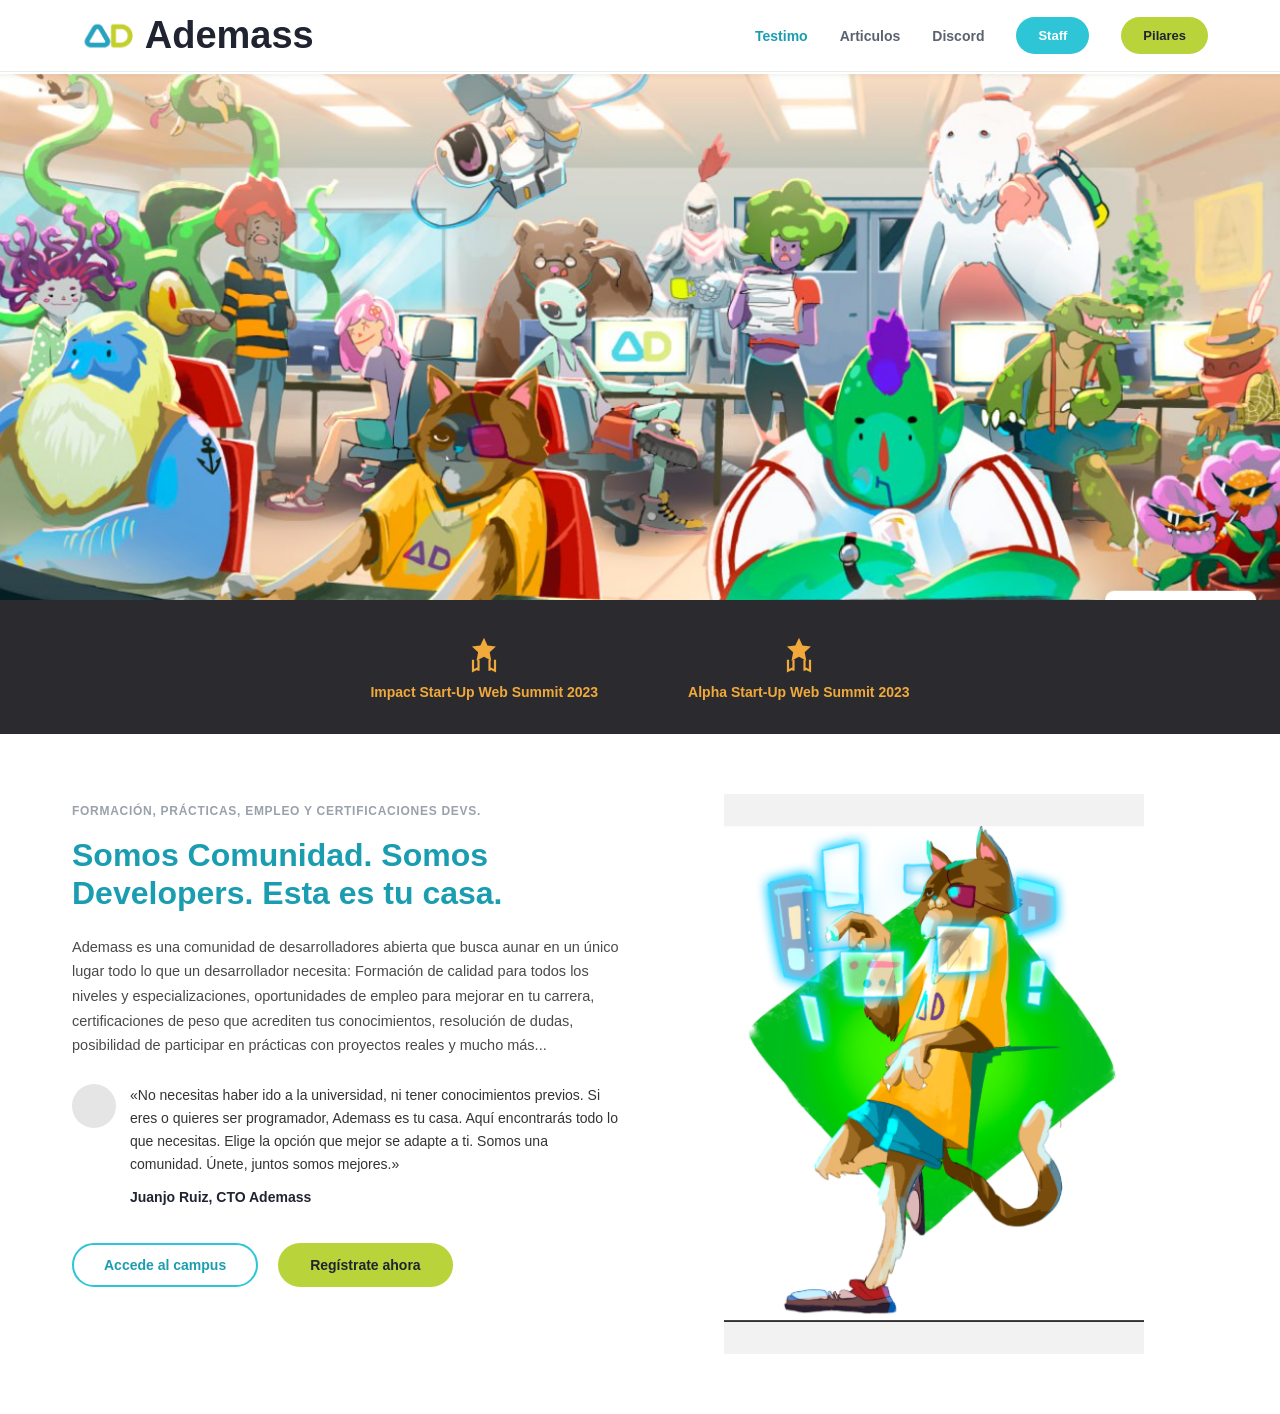
==== index.html @ 232d9f92 "segundo estilo 2" ====
<!DOCTYPE html>
<html lang="es">
<head>
<meta charset="UTF-8">
<meta name="viewport" content="width=device-width, initial-scale=1.0">
<title>Ademass — Somos Comunidad. Somos Developers.</title>
<link rel="stylesheet" href="style.css">
</head>
<body>

<header>
 <div class="nav-inner">
    <a href="#" class="logo">
      <img src="/img/logo.png" class="logoa" alt="Ademass" style="height:42px;width:auto;">
      Ademass
    </a>
    <nav class="nav-links">
      <a href="#" class="active">Testimo</a>
      <a href="#">Articulos</a>
      <a href="#">Discord</a>
      <a href="#" class="btn btn-teal">Staff</a>
      <a href="#" class="btn btn-lime">Pilares</a>
    </nav>
  </div>
</header>

<!-- HERO FULL-WIDTH IMAGE (leave src empty, add your own) -->
<div class="hero-banner">
  <img src="img/herp.png" alt="Ademass hero" onerror="this.style.display='none'; this.nextElementSibling.style.display='flex';">
  <div class="img-placeholder" style="display:none;">imagen hero (coloca aquí tu URL)</div>
</div>

<!-- AWARDS -->
<div class="awards-band">
  <div class="awards-inner">
    <div class="award">
      <svg viewBox="0 0 24 24" fill="none">
        <path d="M12 2l1.9 4.3 4.6.5-3.4 3.2.9 4.6L12 12.4 7.9 14.6l.9-4.6L5.4 6.8l4.6-.5L12 2z" fill="var(--gold)"/>
        <path d="M6 14v6l3-1.5L9 20V14" stroke="var(--gold)" stroke-width="1.2" fill="none"/>
        <path d="M18 14v6l-3-1.5L15 20V14" stroke="var(--gold)" stroke-width="1.2" fill="none"/>
      </svg>
      <span>Impact Start-Up Web Summit 2023</span>
    </div>
    <div class="award">
      <svg viewBox="0 0 24 24" fill="none">
        <path d="M12 2l1.9 4.3 4.6.5-3.4 3.2.9 4.6L12 12.4 7.9 14.6l.9-4.6L5.4 6.8l4.6-.5L12 2z" fill="var(--gold)"/>
        <path d="M6 14v6l3-1.5L9 20V14" stroke="var(--gold)" stroke-width="1.2" fill="none"/>
        <path d="M18 14v6l-3-1.5L15 20V14" stroke="var(--gold)" stroke-width="1.2" fill="none"/>
      </svg>
      <span>Alpha Start-Up Web Summit 2023</span>
    </div>
  </div>
</div>

<!-- CONTENT -->
<div class="content-section">
  <div class="content-left">
    <div class="eyebrow">FORMACIÓN, PRÁCTICAS, EMPLEO Y CERTIFICACIONES DEVS.</div>
    <h1 class="title">Somos Comunidad. Somos Developers. Esta es tu casa.</h1>
    <p class="body-text">
      Ademass es una comunidad de desarrolladores abierta que busca aunar en un único lugar todo lo que un desarrollador necesita: Formación de calidad para todos los niveles y especializaciones, oportunidades de empleo para mejorar en tu carrera, certificaciones de peso que acrediten tus conocimientos, resolución de dudas, posibilidad de participar en prácticas con proyectos reales y mucho más...
    </p>
    <div class="testimonial">
      <div class="avatar-ph">
        <img src="" alt="Juanjo Ruiz" style="width:100%;height:100%;border-radius:50%;object-fit:cover;" onerror="this.style.display='none';">
      </div>
      <div class="testimonial-text">
        «No necesitas haber ido a la universidad, ni tener conocimientos previos. Si eres o quieres ser programador, Ademass es tu casa. Aquí encontrarás todo lo que necesitas. Elige la opción que mejor se adapte a ti. Somos una comunidad. Únete, juntos somos mejores.»
        <span class="author">Juanjo Ruiz, CTO Ademass</span>
      </div>
    </div>
    <div class="actions">
      <a href="#" class="btn btn-outline">Accede al campus</a>
      <a href="#" class="btn btn-lime">Regístrate ahora</a>
    </div>
  </div>

  <div class="content-right">
    <div class="char-img">
      <img src="img/gato.png" alt="Ilustración developer" style="width:100%;height:100%;object-fit:contain;" onerror="this.style.display='none'; this.nextElementSibling.style.display='flex';">
      <div class="img-placeholder" style="display:none; height:100%;">imagen personaje (coloca aquí tu URL)</div>
    </div>
  </div>
</div>

</body>
</html>
---- style.css ----
:root{
    --teal:#2ec6d6;
    --teal-dark:#1a9db0;
    --lime:#b9d43a;
    --lime-dark:#9cba1f;
    --ink:#1f2430;
    --ink-soft:#5a6270;
    --paper:#ffffff;
    --line:#e7edec;
    --dark:#2b2b2f;
    --gold:#f0a93a;
  }

  *{box-sizing:border-box;}
  body{
    margin:0;
    font-family:'Segoe UI', Arial, sans-serif;
    color:var(--ink);
    background:var(--paper);
  }
  img{max-width:100%;display:block;}
  a{text-decoration:none;color:inherit;}

  /* ---------- NAV ---------- */
header{
    border-bottom:1px solid var(--line);
    background:#fff;
  }
  .nav-inner{
    max-width:1200px;margin:0 auto;
    display:flex;align-items:center;justify-content:space-between;
    padding:14px 32px;
  }
  .logoa{
    height:60px;
    width:auto;
  }
  .logo{
    display:flex;
    align-items:center;
    gap:10px;
    font-weight:700;
    font-size:38px;
  }
  .nav-links{display:flex;align-items:center;gap:32px;font-weight:600;font-size:14px;color:var(--ink-soft);}
  .nav-links a.active{color:var(--teal-dark);}
  .nav-cta{display:flex;align-items:center;gap:12px;}
  .btn{
    display:inline-flex;align-items:center;justify-content:center;
    padding:9px 20px;border-radius:999px;font-weight:700;font-size:13px;
    border:2px solid transparent;cursor:pointer;white-space:nowrap;
  }
  .btn-teal{background:var(--teal);color:#fff;}
  .btn-lime{background:var(--lime);color:var(--ink);}
  .btn-outline{background:transparent;border-color:var(--teal);color:var(--teal-dark);}

  @media(max-width:900px){ .nav-links{display:none;} }

  /* ---------- HERO IMAGE (full width banner) ---------- */
  .hero-banner{
    width:100%;
    aspect-ratio:16/6.6;
    background:#f2f2f2;
    display:flex;align-items:center;justify-content:center;
    overflow:hidden;
  }
  .hero-banner img{width:100%;height:100%;object-fit:cover;}
  .img-placeholder{
    width:100%;height:100%;
    display:flex;align-items:center;justify-content:center;
    color:#aaa;font-size:14px;font-family:monospace;
    background:repeating-linear-gradient(45deg,#f7f7f7,#f7f7f7 10px,#efefef 10px,#efefef 20px);
  }

  /* ---------- AWARDS BAND ---------- */
  .awards-band{
    background:var(--dark);
    padding:34px 32px;
  }
  .awards-inner{
    max-width:1200px;margin:0 auto;
    display:flex;justify-content:center;gap:90px;flex-wrap:wrap;
  }
  .award{
    display:flex;flex-direction:column;align-items:center;text-align:center;gap:6px;
  }
  .award svg{width:44px;height:44px;}
  .award span{color:var(--gold);font-weight:600;font-size:14px;}

  /* ---------- CONTENT SECTION ---------- */
  .content-section{
    max-width:1200px;margin:0 auto;
    display:grid;grid-template-columns:1fr 1fr;gap:40px;
    padding:60px 32px;align-items:start;
  }
  .content-left{padding-top:10px;}
  .eyebrow{
    font-size:12px;letter-spacing:.06em;color:#9aa1ab;
    text-transform:uppercase;margin-bottom:18px;font-weight:600;
  }
  h1.title{
    font-size:32px;line-height:1.2;font-weight:700;
    color:var(--teal-dark);margin:0 0 22px;
  }
  .body-text{
    font-size:14.5px;line-height:1.7;color:#4a4a4a;margin-bottom:26px;
  }
  .testimonial{
    display:flex;gap:14px;margin-bottom:34px;
  }
  .avatar-ph{
    width:44px;height:44px;border-radius:50%;
    background:#e5e5e5;flex-shrink:0;
    display:flex;align-items:center;justify-content:center;
    font-size:10px;color:#999;font-family:monospace;
  }
  .testimonial-text{
    font-size:14px;line-height:1.65;color:#333;
  }
  .testimonial-text .author{
    display:block;margin-top:10px;font-weight:700;color:var(--ink);
  }
  .actions{
    display:flex;gap:20px;margin-top:10px;flex-wrap:wrap;
  }
  .actions .btn{padding:12px 30px;font-size:14px;}

  .content-right{
    display:flex;align-items:flex-start;justify-content:center;
  }
  .char-img{
    width:100%;
    max-width:420px;
    aspect-ratio:3/4;
    background:#f2f2f2;
  }

  @media(max-width:850px){
    .content-section{grid-template-columns:1fr;}
    .content-right{order:-1;}
  }
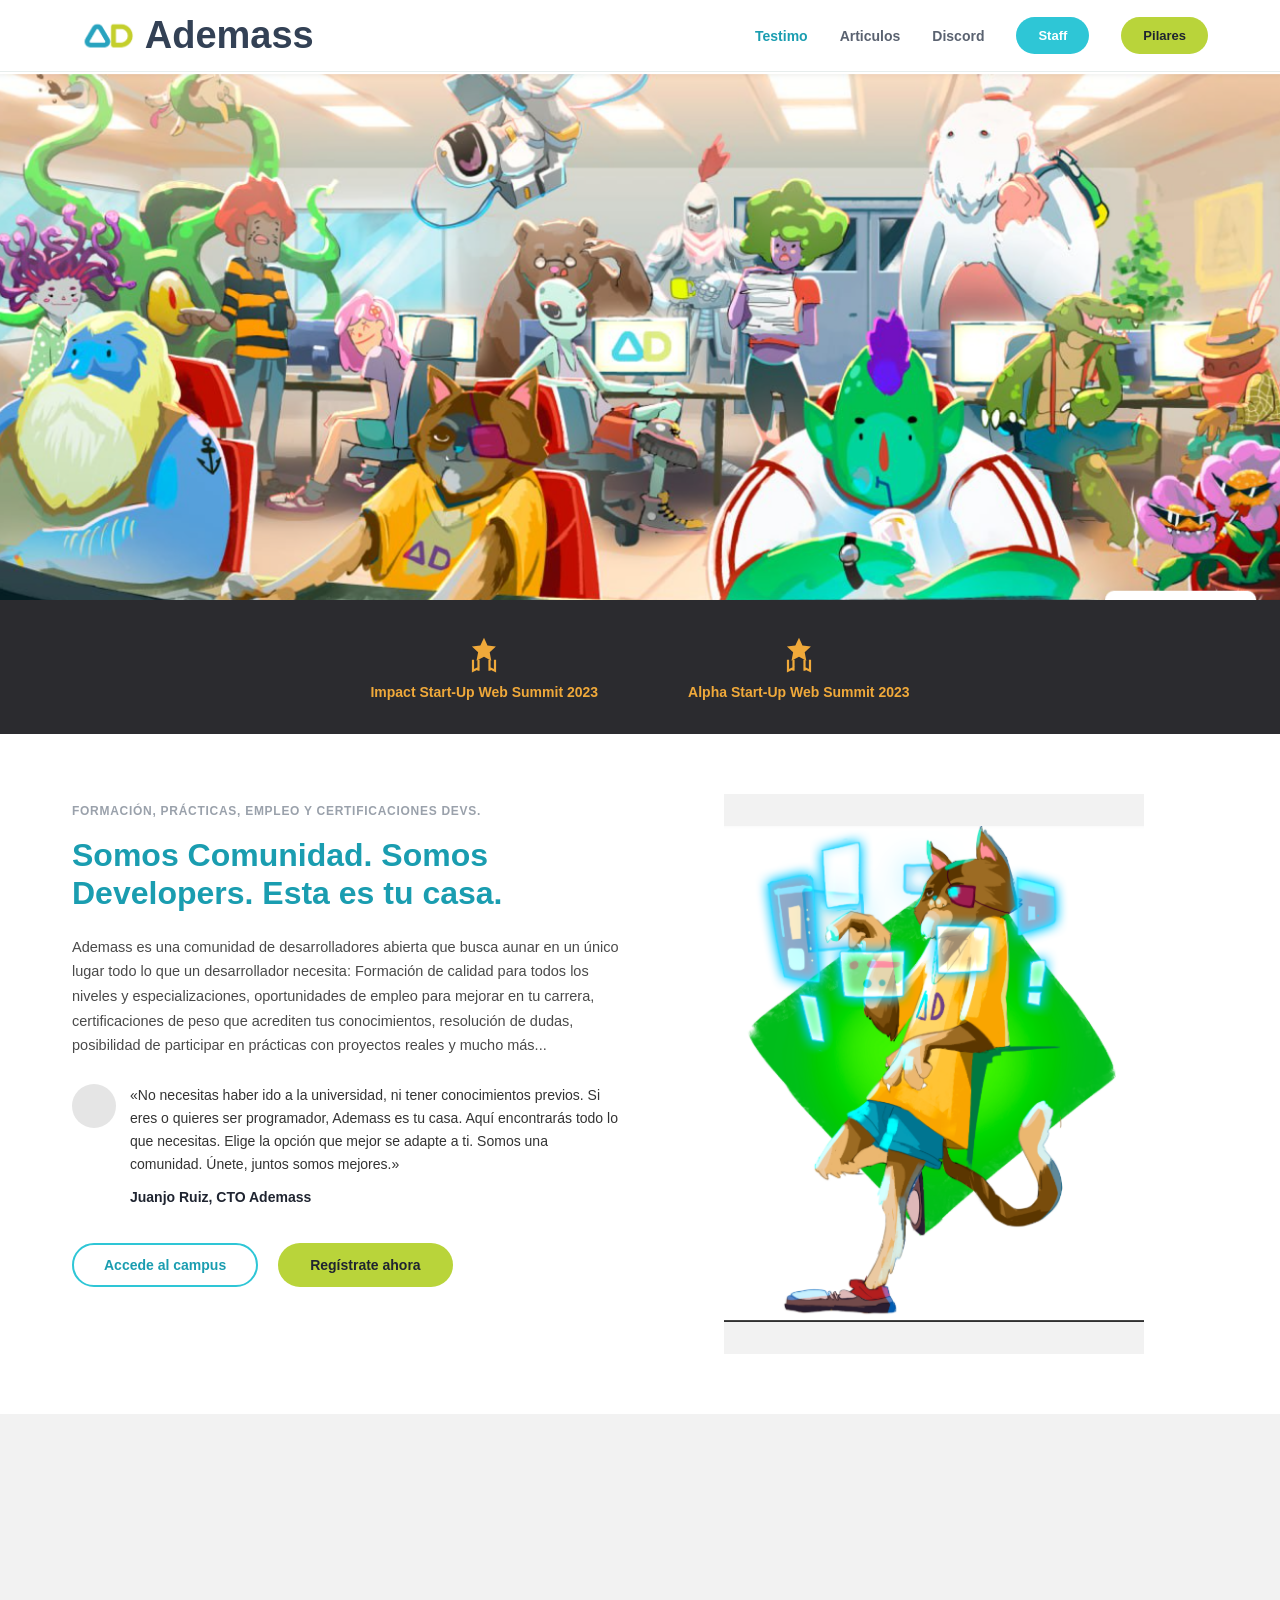
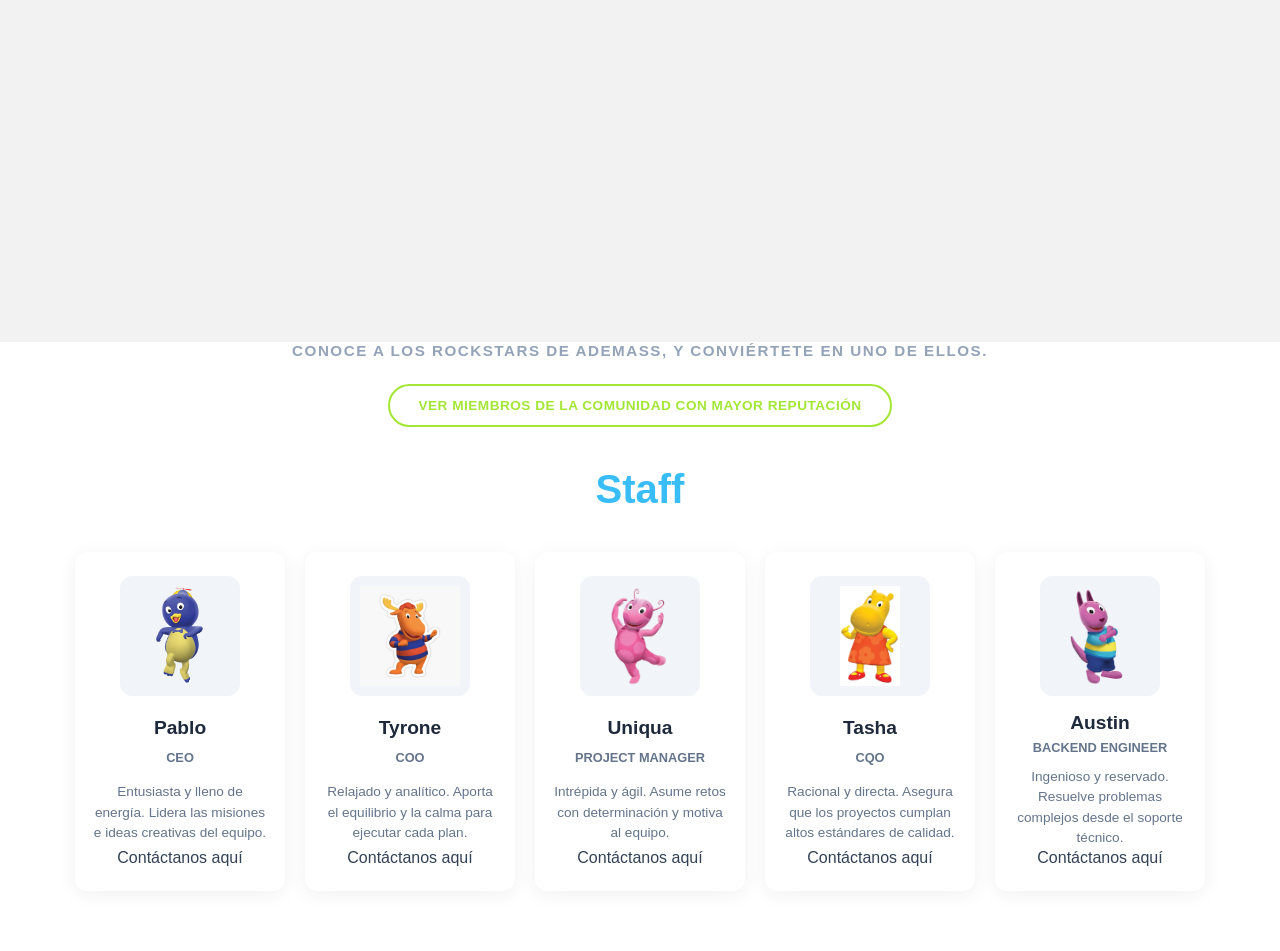
==== commit 5c816ae7: "feat: staff" ====
--- a/index.html
+++ b/index.html
@@ -84,5 +84,212 @@
   </div>
 </div>
 
+
+<!-- Staff -->
+  <script src="https://unpkg.com/lucide@latest"></script>
+  <style>
+    * {
+      box-sizing: border-box;
+      margin: 0;
+      padding: 0;
+      font-family: 'Segoe UI', Tahoma, Geneva, Verdana, sans-serif;
+    }
+
+    body {
+      background-color: #ffffff;
+      color: #334155;
+      padding-bottom: 60px;
+    }
+
+   
+
+    .main-container {
+      max-width: 1200px;
+      margin: 0 auto;
+      padding: 0 20px;
+      text-align: center;
+    }
+
+    /* Subtítulo superior */
+    .top-subtitle {
+      color: #94a3b8;
+      font-size: 0.95rem;
+      font-weight: 600;
+      letter-spacing: 1.5px;
+      text-transform: uppercase;
+      margin-bottom: 25px;
+    }
+
+    /* Botón verde/lima */
+    .btn-top {
+      display: inline-block;
+      text-decoration: none;
+      color: #a3e635;
+      border: 2px solid #a3e635;
+      padding: 12px 28px;
+      border-radius: 50px;
+      font-size: 0.85rem;
+      font-weight: 700;
+      letter-spacing: 0.5px;
+      text-transform: uppercase;
+      transition: all 0.3s ease;
+      margin-bottom: 40px;
+    }
+
+    .btn-top:hover {
+      background-color: #a3e635;
+      color: #ffffff;
+    }
+
+    /* Título principal Staff */
+    .staff-title {
+      font-size: 2.5rem;
+      color: #38bdf8;
+      margin-bottom: 40px;
+      font-weight: 700;
+    }
+
+    /* Grid para las 5 tarjetas */
+    .staff-grid {
+      display: flex;
+      flex-wrap: wrap;
+      justify-content: center;
+      gap: 20px;
+    }
+
+    /* Ajustes para la tarjeta completa */
+.card {
+  background: #ffffff;
+  border-radius: 12px;
+  box-shadow: 0 4px 20px rgba(0, 0, 0, 0.06);
+  padding: 24px 16px; /* Ajustamos un poco el relleno */
+  width: 210px;
+  display: flex;
+  flex-direction: column;
+  align-items: center;
+  justify-content: space-between; /* Alinea los textos e imágenes a la misma altura */
+  transition: transform 0.2s ease, box-shadow 0.2s ease;
+}
+
+/* Ajuste perfecto para las imágenes */
+.avatar {
+  width: 120px;
+  height: 120px;
+  border-radius: 12px;
+  
+  /* Mantener proporción y que no se recorte el personaje */
+  object-fit: contain; 
+  
+  /* Color de fondo suave para que todas compartan el mismo fondo */
+  background-color: #f1f5f9; 
+  padding: 10px; /* Margen interno para que el personaje no toque las orillas */
+  margin-bottom: 16px;
+}
+
+    .member-name {
+      font-size: 1.2rem;
+      font-weight: 700;
+      color: #1e293b;
+      margin-bottom: 6px;
+    }
+
+    .member-role {
+      font-size: 0.8rem;
+      font-weight: 600;
+      color: #64748b;
+      margin-bottom: 12px;
+      text-transform: uppercase;
+    }
+
+    .member-desc {
+      font-size: 0.85rem;
+      color: #64748b;
+      line-height: 1.5;
+      text-align: center;
+    }
+  </style>
+</head>
+<body>
+
+  <!-- Franja de color superior opcional -->
+  <div class="hero-banner"></div>
+
+  <main class="main-container">
+    
+    <!-- Texto descriptivo arriba -->
+    <p class="top-subtitle">CONOCE A LOS ROCKSTARS DE ADEMASS, Y CONVIÉRTETE EN UNO DE ELLOS.</p>
+
+    <!-- Enlace a otra pestaña -->
+    <a href="https://tu-sitio.com/contacto" target="_blank" rel="noopener noreferrer" class="btn-top">
+      VER MIEMBROS DE LA COMUNIDAD CON MAYOR REPUTACIÓN
+    </a>
+
+    <!-- Título de la sección -->
+    <h2 class="staff-title">Staff</h2>
+    
+    <!-- Integrantes (Backyardigans) -->
+    <div class="staff-grid">
+      
+      <!-- Pablo -->
+      <div class="card">
+        <img src="assets/img/Pablo.webp" alt="Pablo" class="avatar">
+        <h3 class="member-name">Pablo</h3>
+        <p class="member-role">CEO</p>
+        <p class="member-desc">Entusiasta y lleno de energía. Lidera las misiones e ideas creativas del equipo.</p>
+      <a href="contacto.html" target="_blank" rel="noopener noreferrer" class="btn-contacto">
+  <i data-lucide="mail"></i>
+  <span>Contáctanos aquí</span>
+</a>
+    </div>
+
+      <!-- Tyrone -->
+      <div class="card">
+        <img src="assets/img/st,small,507x507-pad,600x600,f8f8f8.jpg" alt="Tyrone" class="avatar">
+        <h3 class="member-name">Tyrone</h3>
+        <p class="member-role">COO</p>
+        <p class="member-desc">Relajado y analítico. Aporta el equilibrio y la calma para ejecutar cada plan.</p>
+      <a href="contacto.html" target="_blank" rel="noopener noreferrer" class="btn-contacto">
+  <i data-lucide="mail"></i>
+  <span>Contáctanos aquí</span>
+</a>
+    </div>
+
+      <!-- Uniqua -->
+      <div class="card">
+        <img src="assets/img/Uniqua.webp" alt="Uniqua" class="avatar">
+        <h3 class="member-name">Uniqua</h3>
+        <p class="member-role">Project Manager</p>
+        <p class="member-desc">Intrépida y ágil. Asume retos con determinación y motiva al equipo.</p>
+      <a href="contacto.html" target="_blank" rel="noopener noreferrer" class="btn-contacto">
+  <i data-lucide="mail"></i>
+  <span>Contáctanos aquí</span>
+</a>
+    </div>
+
+      <!-- Tasha -->
+      <div class="card">
+        <img src="assets/img/Tasha.jpg" alt="Tasha" class="avatar">
+        <h3 class="member-name">Tasha</h3>
+        <p class="member-role">CQO</p>
+        <p class="member-desc">Racional y directa. Asegura que los proyectos cumplan altos estándares de calidad.</p>
+      <a href="contacto.html" target="_blank" rel="noopener noreferrer" class="btn-contacto">
+  <i data-lucide="mail"></i>
+  <span>Contáctanos aquí</span>
+</a>
+    </div>
+
+      <!-- Austin -->
+      <div class="card">
+        <img src="assets/img/Austin.webp" alt="Austin" class="avatar">
+        <h3 class="member-name">Austin</h3>
+        <p class="member-role">Backend Engineer</p>
+        <p class="member-desc">Ingenioso y reservado. Resuelve problemas complejos desde el soporte técnico.</p>
+      <a href="contacto.html" target="_blank" rel="noopener noreferrer" class="btn-contacto">
+  <i data-lucide="mail"></i>
+  <span>Contáctanos aquí</span>
+</a>
+    </div>
+
+    </div>
 </body>
 </html>
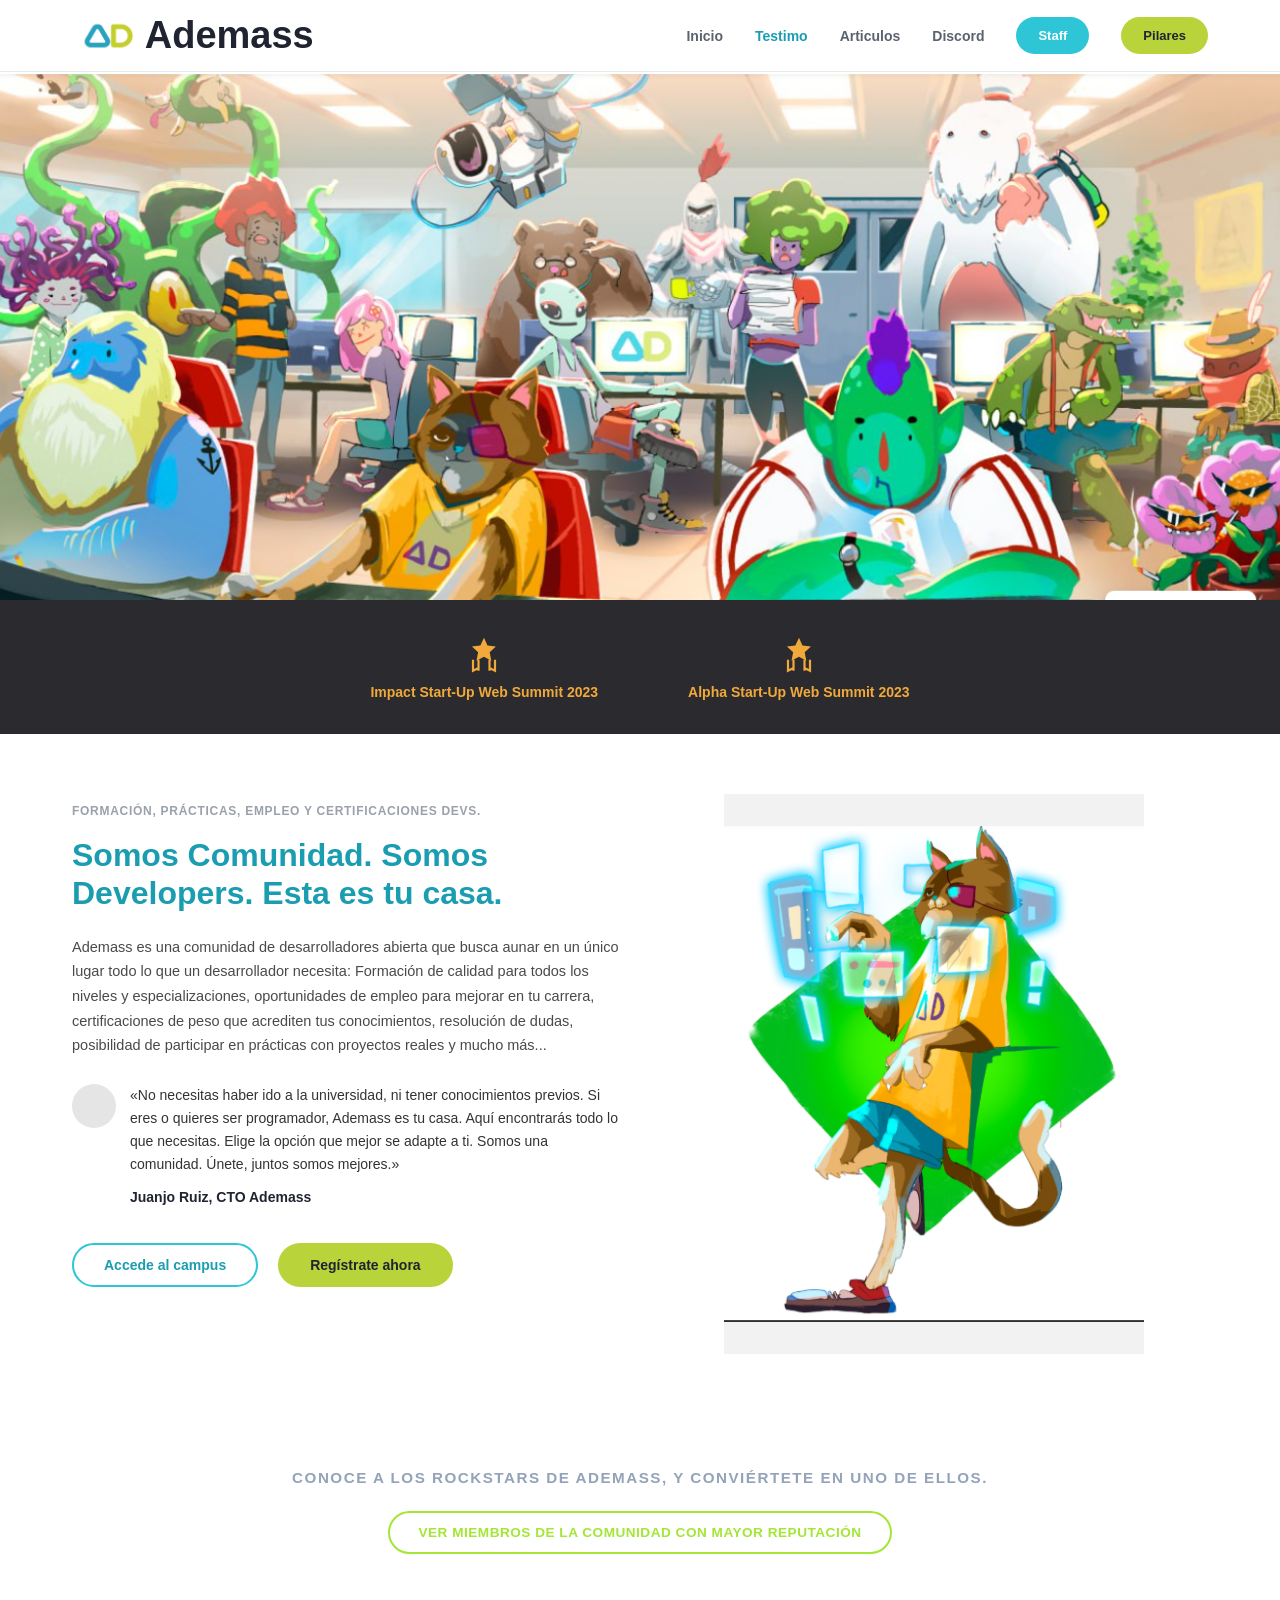
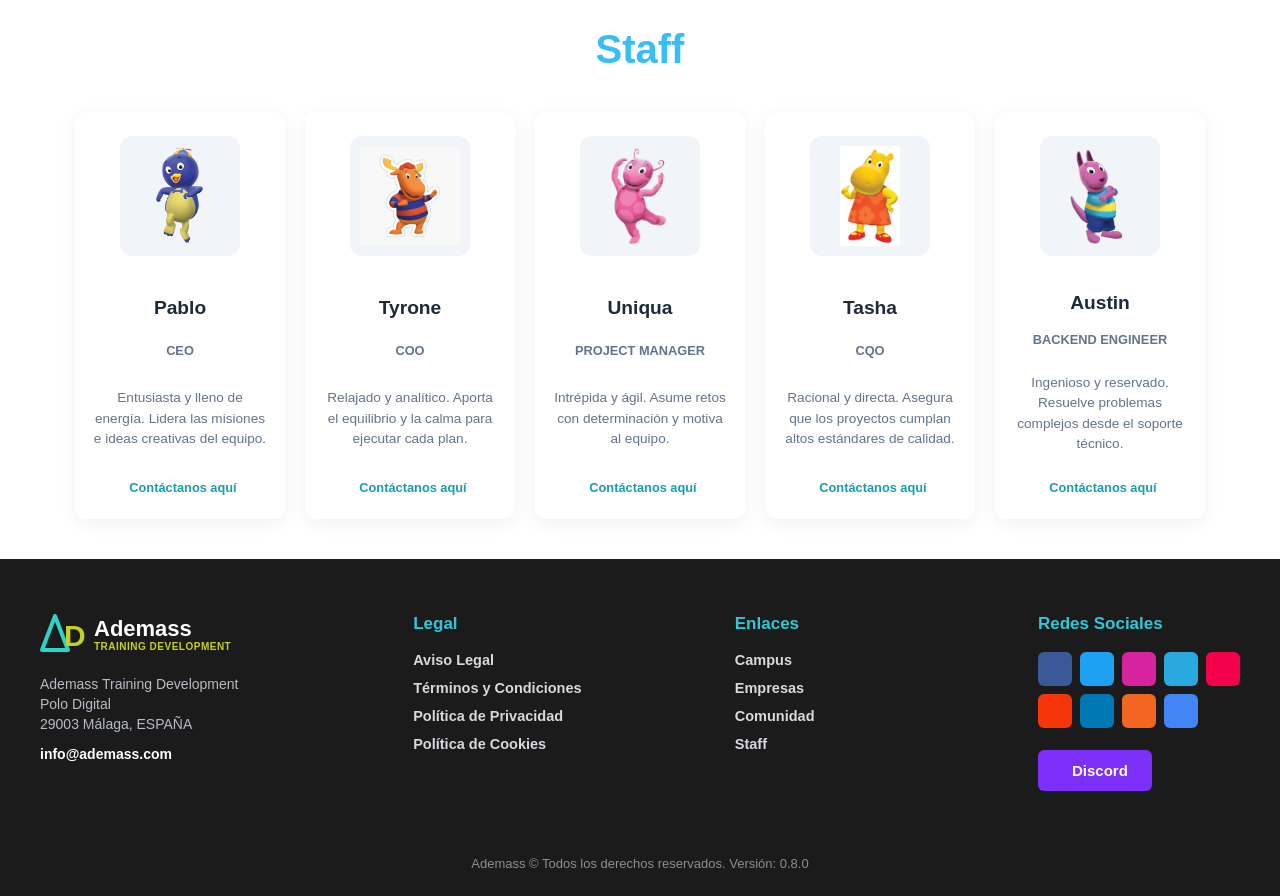
==== commit 6d92ab8e: "feat: subiendo footer y otras cosas" ====
--- a/index.html
+++ b/index.html
@@ -1,295 +1,238 @@
-
 <!DOCTYPE html>
 <html lang="es">
+
 <head>
-<meta charset="UTF-8">
-<meta name="viewport" content="width=device-width, initial-scale=1.0">
-<title>Ademass — Somos Comunidad. Somos Developers.</title>
-<link rel="stylesheet" href="style.css">
+  <meta charset="UTF-8">
+  <meta name="viewport" content="width=device-width, initial-scale=1.0">
+  <title>Ademass — Somos Comunidad. Somos Developers.</title>
+  <link rel="stylesheet" href="style.css">
+  <script src="https://unpkg.com/lucide@latest"></script>
 </head>
+
 <body>
 
-<header>
- <div class="nav-inner">
-    <a href="#" class="logo">
-      <img src="/img/logo.png" class="logoa" alt="Ademass" style="height:42px;width:auto;">
-      Ademass
-    </a>
-    <nav class="nav-links">
-      <a href="#" class="active">Testimo</a>
-      <a href="#">Articulos</a>
-      <a href="#">Discord</a>
-      <a href="#" class="btn btn-teal">Staff</a>
-      <a href="#" class="btn btn-lime">Pilares</a>
-    </nav>
-  </div>
-</header>
-
-<!-- HERO FULL-WIDTH IMAGE (leave src empty, add your own) -->
-<div class="hero-banner">
-  <img src="img/herp.png" alt="Ademass hero" onerror="this.style.display='none'; this.nextElementSibling.style.display='flex';">
-  <div class="img-placeholder" style="display:none;">imagen hero (coloca aquí tu URL)</div>
-</div>
-
-<!-- AWARDS -->
-<div class="awards-band">
-  <div class="awards-inner">
-    <div class="award">
-      <svg viewBox="0 0 24 24" fill="none">
-        <path d="M12 2l1.9 4.3 4.6.5-3.4 3.2.9 4.6L12 12.4 7.9 14.6l.9-4.6L5.4 6.8l4.6-.5L12 2z" fill="var(--gold)"/>
-        <path d="M6 14v6l3-1.5L9 20V14" stroke="var(--gold)" stroke-width="1.2" fill="none"/>
-        <path d="M18 14v6l-3-1.5L15 20V14" stroke="var(--gold)" stroke-width="1.2" fill="none"/>
-      </svg>
-      <span>Impact Start-Up Web Summit 2023</span>
-    </div>
-    <div class="award">
-      <svg viewBox="0 0 24 24" fill="none">
-        <path d="M12 2l1.9 4.3 4.6.5-3.4 3.2.9 4.6L12 12.4 7.9 14.6l.9-4.6L5.4 6.8l4.6-.5L12 2z" fill="var(--gold)"/>
-        <path d="M6 14v6l3-1.5L9 20V14" stroke="var(--gold)" stroke-width="1.2" fill="none"/>
-        <path d="M18 14v6l-3-1.5L15 20V14" stroke="var(--gold)" stroke-width="1.2" fill="none"/>
-      </svg>
-      <span>Alpha Start-Up Web Summit 2023</span>
-    </div>
-  </div>
-</div>
-
-<!-- CONTENT -->
-<div class="content-section">
-  <div class="content-left">
-    <div class="eyebrow">FORMACIÓN, PRÁCTICAS, EMPLEO Y CERTIFICACIONES DEVS.</div>
-    <h1 class="title">Somos Comunidad. Somos Developers. Esta es tu casa.</h1>
-    <p class="body-text">
-      Ademass es una comunidad de desarrolladores abierta que busca aunar en un único lugar todo lo que un desarrollador necesita: Formación de calidad para todos los niveles y especializaciones, oportunidades de empleo para mejorar en tu carrera, certificaciones de peso que acrediten tus conocimientos, resolución de dudas, posibilidad de participar en prácticas con proyectos reales y mucho más...
-    </p>
-    <div class="testimonial">
-      <div class="avatar-ph">
-        <img src="" alt="Juanjo Ruiz" style="width:100%;height:100%;border-radius:50%;object-fit:cover;" onerror="this.style.display='none';">
-      </div>
-      <div class="testimonial-text">
-        «No necesitas haber ido a la universidad, ni tener conocimientos previos. Si eres o quieres ser programador, Ademass es tu casa. Aquí encontrarás todo lo que necesitas. Elige la opción que mejor se adapte a ti. Somos una comunidad. Únete, juntos somos mejores.»
-        <span class="author">Juanjo Ruiz, CTO Ademass</span>
-      </div>
-    </div>
-    <div class="actions">
-      <a href="#" class="btn btn-outline">Accede al campus</a>
-      <a href="#" class="btn btn-lime">Regístrate ahora</a>
-    </div>
-  </div>
-
-  <div class="content-right">
-    <div class="char-img">
-      <img src="img/gato.png" alt="Ilustración developer" style="width:100%;height:100%;object-fit:contain;" onerror="this.style.display='none'; this.nextElementSibling.style.display='flex';">
-      <div class="img-placeholder" style="display:none; height:100%;">imagen personaje (coloca aquí tu URL)</div>
-    </div>
-  </div>
-</div>
-
-
-<!-- Staff -->
-  <script src="https://unpkg.com/lucide@latest"></script>
-  <style>
-    * {
-      box-sizing: border-box;
-      margin: 0;
-      padding: 0;
-      font-family: 'Segoe UI', Tahoma, Geneva, Verdana, sans-serif;
-    }
-
-    body {
-      background-color: #ffffff;
-      color: #334155;
-      padding-bottom: 60px;
-    }
-
-   
-
-    .main-container {
-      max-width: 1200px;
-      margin: 0 auto;
-      padding: 0 20px;
-      text-align: center;
-    }
-
-    /* Subtítulo superior */
-    .top-subtitle {
-      color: #94a3b8;
-      font-size: 0.95rem;
-      font-weight: 600;
-      letter-spacing: 1.5px;
-      text-transform: uppercase;
-      margin-bottom: 25px;
-    }
-
-    /* Botón verde/lima */
-    .btn-top {
-      display: inline-block;
-      text-decoration: none;
-      color: #a3e635;
-      border: 2px solid #a3e635;
-      padding: 12px 28px;
-      border-radius: 50px;
-      font-size: 0.85rem;
-      font-weight: 700;
-      letter-spacing: 0.5px;
-      text-transform: uppercase;
-      transition: all 0.3s ease;
-      margin-bottom: 40px;
-    }
-
-    .btn-top:hover {
-      background-color: #a3e635;
-      color: #ffffff;
-    }
-
-    /* Título principal Staff */
-    .staff-title {
-      font-size: 2.5rem;
-      color: #38bdf8;
-      margin-bottom: 40px;
-      font-weight: 700;
-    }
-
-    /* Grid para las 5 tarjetas */
-    .staff-grid {
-      display: flex;
-      flex-wrap: wrap;
-      justify-content: center;
-      gap: 20px;
-    }
-
-    /* Ajustes para la tarjeta completa */
-.card {
-  background: #ffffff;
-  border-radius: 12px;
-  box-shadow: 0 4px 20px rgba(0, 0, 0, 0.06);
-  padding: 24px 16px; /* Ajustamos un poco el relleno */
-  width: 210px;
-  display: flex;
-  flex-direction: column;
-  align-items: center;
-  justify-content: space-between; /* Alinea los textos e imágenes a la misma altura */
-  transition: transform 0.2s ease, box-shadow 0.2s ease;
-}
-
-/* Ajuste perfecto para las imágenes */
-.avatar {
-  width: 120px;
-  height: 120px;
-  border-radius: 12px;
-  
-  /* Mantener proporción y que no se recorte el personaje */
-  object-fit: contain; 
-  
-  /* Color de fondo suave para que todas compartan el mismo fondo */
-  background-color: #f1f5f9; 
-  padding: 10px; /* Margen interno para que el personaje no toque las orillas */
-  margin-bottom: 16px;
-}
-
-    .member-name {
-      font-size: 1.2rem;
-      font-weight: 700;
-      color: #1e293b;
-      margin-bottom: 6px;
-    }
-
-    .member-role {
-      font-size: 0.8rem;
-      font-weight: 600;
-      color: #64748b;
-      margin-bottom: 12px;
-      text-transform: uppercase;
-    }
-
-    .member-desc {
-      font-size: 0.85rem;
-      color: #64748b;
-      line-height: 1.5;
-      text-align: center;
-    }
-  </style>
-</head>
-<body>
-
-  <!-- Franja de color superior opcional -->
-  <div class="hero-banner"></div>
-
-  <main class="main-container">
-    
-    <!-- Texto descriptivo arriba -->
-    <p class="top-subtitle">CONOCE A LOS ROCKSTARS DE ADEMASS, Y CONVIÉRTETE EN UNO DE ELLOS.</p>
-
-    <!-- Enlace a otra pestaña -->
-    <a href="https://tu-sitio.com/contacto" target="_blank" rel="noopener noreferrer" class="btn-top">
-      VER MIEMBROS DE LA COMUNIDAD CON MAYOR REPUTACIÓN
-    </a>
-
-    <!-- Título de la sección -->
-    <h2 class="staff-title">Staff</h2>
-    
-    <!-- Integrantes (Backyardigans) -->
-    <div class="staff-grid">
-      
-      <!-- Pablo -->
-      <div class="card">
-        <img src="assets/img/Pablo.webp" alt="Pablo" class="avatar">
-        <h3 class="member-name">Pablo</h3>
-        <p class="member-role">CEO</p>
-        <p class="member-desc">Entusiasta y lleno de energía. Lidera las misiones e ideas creativas del equipo.</p>
-      <a href="contacto.html" target="_blank" rel="noopener noreferrer" class="btn-contacto">
-  <i data-lucide="mail"></i>
-  <span>Contáctanos aquí</span>
-</a>
-    </div>
-
-      <!-- Tyrone -->
-      <div class="card">
-        <img src="assets/img/st,small,507x507-pad,600x600,f8f8f8.jpg" alt="Tyrone" class="avatar">
-        <h3 class="member-name">Tyrone</h3>
-        <p class="member-role">COO</p>
-        <p class="member-desc">Relajado y analítico. Aporta el equilibrio y la calma para ejecutar cada plan.</p>
-      <a href="contacto.html" target="_blank" rel="noopener noreferrer" class="btn-contacto">
-  <i data-lucide="mail"></i>
-  <span>Contáctanos aquí</span>
-</a>
-    </div>
-
-      <!-- Uniqua -->
-      <div class="card">
-        <img src="assets/img/Uniqua.webp" alt="Uniqua" class="avatar">
-        <h3 class="member-name">Uniqua</h3>
-        <p class="member-role">Project Manager</p>
-        <p class="member-desc">Intrépida y ágil. Asume retos con determinación y motiva al equipo.</p>
-      <a href="contacto.html" target="_blank" rel="noopener noreferrer" class="btn-contacto">
-  <i data-lucide="mail"></i>
-  <span>Contáctanos aquí</span>
-</a>
-    </div>
-
-      <!-- Tasha -->
-      <div class="card">
-        <img src="assets/img/Tasha.jpg" alt="Tasha" class="avatar">
-        <h3 class="member-name">Tasha</h3>
-        <p class="member-role">CQO</p>
-        <p class="member-desc">Racional y directa. Asegura que los proyectos cumplan altos estándares de calidad.</p>
-      <a href="contacto.html" target="_blank" rel="noopener noreferrer" class="btn-contacto">
-  <i data-lucide="mail"></i>
-  <span>Contáctanos aquí</span>
-</a>
-    </div>
-
-      <!-- Austin -->
-      <div class="card">
-        <img src="assets/img/Austin.webp" alt="Austin" class="avatar">
-        <h3 class="member-name">Austin</h3>
-        <p class="member-role">Backend Engineer</p>
-        <p class="member-desc">Ingenioso y reservado. Resuelve problemas complejos desde el soporte técnico.</p>
-      <a href="contacto.html" target="_blank" rel="noopener noreferrer" class="btn-contacto">
-  <i data-lucide="mail"></i>
-  <span>Contáctanos aquí</span>
-</a>
-    </div>
-
-    </div>
+  <header>
+    <div class="nav-inner">
+      <a href="#" class="logo">
+        <img src="/img/logo.png" class="logoa" alt="Ademass" style="height:42px;width:auto;">
+        Ademass
+      </a>
+      <nav class="nav-links">
+        <a href="/index.html">Inicio</a>
+        <a href="/Testimonios/testimonios.html" class="active">Testimo</a>
+        <a href="/Articulos/articulos.html">Articulos</a>
+        <a href="">Discord</a>
+        <a href="#" class="btn btn-teal">Staff</a>
+        <a href="/Pilares/Pilares.html" class="btn btn-lime">Pilares</a>
+      </nav>
+    </div>
+  </header>
+
+  <!-- HERO FULL-WIDTH IMAGE -->
+  <div class="hero-banner">
+    <img src="img/herp.png" alt="Ademass hero"
+      onerror="this.style.display='none'; this.nextElementSibling.style.display='flex';">
+    <div class="img-placeholder" style="display:none;">imagen hero (coloca aquí tu URL)</div>
+  </div>
+
+  <!-- AWARDS -->
+  <div class="awards-band">
+    <div class="awards-inner">
+      <div class="award">
+        <svg viewBox="0 0 24 24" fill="none">
+          <path d="M12 2l1.9 4.3 4.6.5-3.4 3.2.9 4.6L12 12.4 7.9 14.6l.9-4.6L5.4 6.8l4.6-.5L12 2z" fill="var(--gold)" />
+          <path d="M6 14v6l3-1.5L9 20V14" stroke="var(--gold)" stroke-width="1.2" fill="none" />
+          <path d="M18 14v6l-3-1.5L15 20V14" stroke="var(--gold)" stroke-width="1.2" fill="none" />
+        </svg>
+        <span>Impact Start-Up Web Summit 2023</span>
+      </div>
+      <div class="award">
+        <svg viewBox="0 0 24 24" fill="none">
+          <path d="M12 2l1.9 4.3 4.6.5-3.4 3.2.9 4.6L12 12.4 7.9 14.6l.9-4.6L5.4 6.8l4.6-.5L12 2z" fill="var(--gold)" />
+          <path d="M6 14v6l3-1.5L9 20V14" stroke="var(--gold)" stroke-width="1.2" fill="none" />
+          <path d="M18 14v6l-3-1.5L15 20V14" stroke="var(--gold)" stroke-width="1.2" fill="none" />
+        </svg>
+        <span>Alpha Start-Up Web Summit 2023</span>
+      </div>
+    </div>
+  </div>
+
+  <!-- CONTENT -->
+  <div class="content-section">
+    <div class="content-left">
+      <div class="eyebrow">FORMACIÓN, PRÁCTICAS, EMPLEO Y CERTIFICACIONES DEVS.</div>
+      <h1 class="title">Somos Comunidad. Somos Developers. Esta es tu casa.</h1>
+      <p class="body-text">
+        Ademass es una comunidad de desarrolladores abierta que busca aunar en un único lugar todo lo que un
+        desarrollador necesita: Formación de calidad para todos los niveles y especializaciones, oportunidades de empleo
+        para mejorar en tu carrera, certificaciones de peso que acrediten tus conocimientos, resolución de dudas,
+        posibilidad de participar en prácticas con proyectos reales y mucho más...
+      </p>
+      <div class="testimonial">
+        <div class="avatar-ph">
+          <img src="" alt="Juanjo Ruiz" style="width:100%;height:100%;border-radius:50%;object-fit:cover;"
+            onerror="this.style.display='none';">
+        </div>
+        <div class="testimonial-text">
+          «No necesitas haber ido a la universidad, ni tener conocimientos previos. Si eres o quieres ser programador,
+          Ademass es tu casa. Aquí encontrarás todo lo que necesitas. Elige la opción que mejor se adapte a ti. Somos
+          una comunidad. Únete, juntos somos mejores.»
+          <span class="author">Juanjo Ruiz, CTO Ademass</span>
+        </div>
+      </div>
+      <div class="actions">
+        <a href="#" class="btn btn-outline">Accede al campus</a>
+        <a href="#" class="btn btn-lime">Regístrate ahora</a>
+      </div>
+    </div>
+
+    <div class="content-right">
+      <div class="char-img">
+        <img src="img/gato.png" alt="Ilustración developer" style="width:100%;height:100%;object-fit:contain;"
+          onerror="this.style.display='none'; this.nextElementSibling.style.display='flex';">
+        <div class="img-placeholder" style="display:none; height:100%;">imagen personaje (coloca aquí tu URL)</div>
+      </div>
+    </div>
+  </div>
+
+  <div class="page-content">
+
+    <!-- STAFF -->
+    <main class="main-container">
+
+      <p class="top-subtitle">CONOCE A LOS ROCKSTARS DE ADEMASS, Y CONVIÉRTETE EN UNO DE ELLOS.</p>
+
+      <a href="https://tu-sitio.com/contacto" target="_blank" rel="noopener noreferrer" class="btn-top">
+        VER MIEMBROS DE LA COMUNIDAD CON MAYOR REPUTACIÓN
+      </a>
+
+      <h2 class="staff-title">Staff</h2>
+
+      <div class="staff-grid">
+
+        <div class="card">
+          <img src="assets/img/Pablo.webp" alt="Pablo" class="avatar">
+          <h3 class="member-name">Pablo</h3>
+          <p class="member-role">CEO</p>
+          <p class="member-desc">Entusiasta y lleno de energía. Lidera las misiones e ideas creativas del equipo.</p>
+          <a href="contacto.html" target="_blank" rel="noopener noreferrer" class="btn-contacto">
+            <i data-lucide="mail"></i>
+            <span>Contáctanos aquí</span>
+          </a>
+        </div>
+
+        <div class="card">
+          <img src="assets/img/st,small,507x507-pad,600x600,f8f8f8.jpg" alt="Tyrone" class="avatar">
+          <h3 class="member-name">Tyrone</h3>
+          <p class="member-role">COO</p>
+          <p class="member-desc">Relajado y analítico. Aporta el equilibrio y la calma para ejecutar cada plan.</p>
+          <a href="contacto.html" target="_blank" rel="noopener noreferrer" class="btn-contacto">
+            <i data-lucide="mail"></i>
+            <span>Contáctanos aquí</span>
+          </a>
+        </div>
+
+        <div class="card">
+          <img src="assets/img/Uniqua.webp" alt="Uniqua" class="avatar">
+          <h3 class="member-name">Uniqua</h3>
+          <p class="member-role">Project Manager</p>
+          <p class="member-desc">Intrépida y ágil. Asume retos con determinación y motiva al equipo.</p>
+          <a href="contacto.html" target="_blank" rel="noopener noreferrer" class="btn-contacto">
+            <i data-lucide="mail"></i>
+            <span>Contáctanos aquí</span>
+          </a>
+        </div>
+
+        <div class="card">
+          <img src="assets/img/Tasha.jpg" alt="Tasha" class="avatar">
+          <h3 class="member-name">Tasha</h3>
+          <p class="member-role">CQO</p>
+          <p class="member-desc">Racional y directa. Asegura que los proyectos cumplan altos estándares de calidad.</p>
+          <a href="contacto.html" target="_blank" rel="noopener noreferrer" class="btn-contacto">
+            <i data-lucide="mail"></i>
+            <span>Contáctanos aquí</span>
+          </a>
+        </div>
+
+        <div class="card">
+          <img src="assets/img/Austin.webp" alt="Austin" class="avatar">
+          <h3 class="member-name">Austin</h3>
+          <p class="member-role">Backend Engineer</p>
+          <p class="member-desc">Ingenioso y reservado. Resuelve problemas complejos desde el soporte técnico.</p>
+          <a href="contacto.html" target="_blank" rel="noopener noreferrer" class="btn-contacto">
+            <i data-lucide="mail"></i>
+            <span>Contáctanos aquí</span>
+          </a>
+        </div>
+
+      </div>
+    </main>
+
+  </div>
+
+  <footer class="site-footer">
+    <div class="footer-inner">
+
+      <div class="footer-col footer-brand">
+        <div class="logo-mark">
+          <svg width="46" height="40" viewBox="0 0 46 40" xmlns="http://www.w3.org/2000/svg">
+            <polygon points="15,2 28,36 2,36" fill="none" stroke="#2bd4c8" stroke-width="4" stroke-linejoin="round" />
+            <text x="24" y="32" font-family="Arial, sans-serif" font-size="30" font-weight="800" fill="#c3d024">D</text>
+          </svg>
+          <div class="logo-text">
+            <span class="logo-name">Ademass</span>
+            <span class="logo-tagline">Training Development</span>
+          </div>
+        </div>
+
+        <p class="address-line">Ademass Training Development</p>
+        <p class="address-line">Polo Digital</p>
+        <p class="address-line">29003 Málaga, ESPAÑA</p>
+        <p class="email-line">info@ademass.com</p>
+      </div>
+
+      <div class="footer-col">
+        <h4 class="footer-heading">Legal</h4>
+        <a class="footer-link" href="#">Aviso Legal</a>
+        <a class="footer-link" href="#">Términos y Condiciones</a>
+        <a class="footer-link" href="#">Política de Privacidad</a>
+        <a class="footer-link" href="#">Política de Cookies</a>
+      </div>
+
+      <div class="footer-col">
+        <h4 class="footer-heading">Enlaces</h4>
+        <a class="footer-link" href="#">Campus</a>
+        <a class="footer-link" href="#">Empresas</a>
+        <a class="footer-link" href="#">Comunidad</a>
+        <a class="footer-link" href="#">Staff</a>
+      </div>
+
+      <div class="footer-col">
+        <h4 class="footer-heading">Redes Sociales</h4>
+        <div class="social-grid">
+          <a class="social-icon fb" href="#" aria-label="Facebook"><i class="fa-brands fa-facebook-f"></i></a>
+          <a class="social-icon tw" href="#" aria-label="Twitter"><i class="fa-brands fa-twitter"></i></a>
+          <a class="social-icon ig" href="#" aria-label="Instagram"><i class="fa-brands fa-instagram"></i></a>
+          <a class="social-icon tg" href="#" aria-label="Telegram"><i class="fa-brands fa-telegram"></i></a>
+          <a class="social-icon tk" href="#" aria-label="TikTok"><i class="fa-brands fa-tiktok"></i></a>
+          <a class="social-icon yt" href="#" aria-label="YouTube"><i class="fa-brands fa-youtube"></i></a>
+          <a class="social-icon li" href="#" aria-label="LinkedIn"><i class="fa-brands fa-linkedin-in"></i></a>
+          <a class="social-icon rss" href="#" aria-label="RSS"><i class="fa-solid fa-rss"></i></a>
+          <a class="social-icon gg" href="#" aria-label="Google"><i class="fa-brands fa-google"></i></a>
+        </div>
+
+        <a class="discord-btn" href="#">
+          <i class="fa-brands fa-discord"></i> Discord
+        </a>
+      </div>
+
+    </div>
+
+    <div class="footer-bottom">
+      Ademass © Todos los derechos reservados. Versión: 0.8.0
+    </div>
+  </footer>
+
 </body>
-</html>
+
+</html>
--- a/style.css
+++ b/style.css
@@ -1,141 +1,573 @@
-:root{
-    --teal:#2ec6d6;
-    --teal-dark:#1a9db0;
-    --lime:#b9d43a;
-    --lime-dark:#9cba1f;
-    --ink:#1f2430;
-    --ink-soft:#5a6270;
-    --paper:#ffffff;
-    --line:#e7edec;
-    --dark:#2b2b2f;
-    --gold:#f0a93a;
+:root {
+  --teal: #2ec6d6;
+  --teal-dark: #1a9db0;
+  --lime: #b9d43a;
+  --lime-dark: #9cba1f;
+  --ink: #1f2430;
+  --ink-soft: #5a6270;
+  --paper: #ffffff;
+  --line: #e7edec;
+  --dark: #2b2b2f;
+  --gold: #f0a93a;
+}
+
+* {
+  box-sizing: border-box;
+}
+
+body {
+  margin: 0;
+  font-family: 'Segoe UI', Arial, sans-serif;
+  color: var(--ink);
+  background: var(--paper);
+}
+
+img {
+  max-width: 100%;
+  display: block;
+}
+
+a {
+  text-decoration: none;
+  color: inherit;
+}
+
+/* ---------- NAV ---------- */
+header {
+  border-bottom: 1px solid var(--line);
+  background: #fff;
+}
+
+.nav-inner {
+  max-width: 1200px;
+  margin: 0 auto;
+  display: flex;
+  align-items: center;
+  justify-content: space-between;
+  padding: 14px 32px;
+}
+
+.logoa {
+  height: 60px;
+  width: auto;
+}
+
+.logo {
+  display: flex;
+  align-items: center;
+  gap: 10px;
+  font-weight: 700;
+  font-size: 38px;
+}
+
+.nav-links {
+  display: flex;
+  align-items: center;
+  gap: 32px;
+  font-weight: 600;
+  font-size: 14px;
+  color: var(--ink-soft);
+}
+
+.nav-links a.active {
+  color: var(--teal-dark);
+}
+
+.nav-cta {
+  display: flex;
+  align-items: center;
+  gap: 12px;
+}
+
+.btn {
+  display: inline-flex;
+  align-items: center;
+  justify-content: center;
+  padding: 9px 20px;
+  border-radius: 999px;
+  font-weight: 700;
+  font-size: 13px;
+  border: 2px solid transparent;
+  cursor: pointer;
+  white-space: nowrap;
+}
+
+.btn-teal {
+  background: var(--teal);
+  color: #fff;
+}
+
+.btn-lime {
+  background: var(--lime);
+  color: var(--ink);
+}
+
+.btn-outline {
+  background: transparent;
+  border-color: var(--teal);
+  color: var(--teal-dark);
+}
+
+@media(max-width:900px) {
+  .nav-links {
+    display: none;
   }
-
-  *{box-sizing:border-box;}
-  body{
-    margin:0;
-    font-family:'Segoe UI', Arial, sans-serif;
-    color:var(--ink);
-    background:var(--paper);
+}
+
+/* ---------- HERO IMAGE (full width banner) ---------- */
+.hero-banner {
+  width: 100%;
+  aspect-ratio: 16/6.6;
+  background: #f2f2f2;
+  display: flex;
+  align-items: center;
+  justify-content: center;
+  overflow: hidden;
+}
+
+.hero-banner img {
+  width: 100%;
+  height: 100%;
+  object-fit: cover;
+}
+
+.img-placeholder {
+  width: 100%;
+  height: 100%;
+  display: flex;
+  align-items: center;
+  justify-content: center;
+  color: #aaa;
+  font-size: 14px;
+  font-family: monospace;
+  background: repeating-linear-gradient(45deg, #f7f7f7, #f7f7f7 10px, #efefef 10px, #efefef 20px);
+}
+
+/* ---------- AWARDS BAND ---------- */
+.awards-band {
+  background: var(--dark);
+  padding: 34px 32px;
+}
+
+.awards-inner {
+  max-width: 1200px;
+  margin: 0 auto;
+  display: flex;
+  justify-content: center;
+  gap: 90px;
+  flex-wrap: wrap;
+}
+
+.award {
+  display: flex;
+  flex-direction: column;
+  align-items: center;
+  text-align: center;
+  gap: 6px;
+}
+
+.award svg {
+  width: 44px;
+  height: 44px;
+}
+
+.award span {
+  color: var(--gold);
+  font-weight: 600;
+  font-size: 14px;
+}
+
+/* ---------- CONTENT SECTION ---------- */
+.content-section {
+  max-width: 1200px;
+  margin: 0 auto;
+  display: grid;
+  grid-template-columns: 1fr 1fr;
+  gap: 40px;
+  padding: 60px 32px;
+  align-items: start;
+}
+
+.content-left {
+  padding-top: 10px;
+}
+
+.eyebrow {
+  font-size: 12px;
+  letter-spacing: .06em;
+  color: #9aa1ab;
+  text-transform: uppercase;
+  margin-bottom: 18px;
+  font-weight: 600;
+}
+
+h1.title {
+  font-size: 32px;
+  line-height: 1.2;
+  font-weight: 700;
+  color: var(--teal-dark);
+  margin: 0 0 22px;
+}
+
+.body-text {
+  font-size: 14.5px;
+  line-height: 1.7;
+  color: #4a4a4a;
+  margin-bottom: 26px;
+}
+
+.testimonial {
+  display: flex;
+  gap: 14px;
+  margin-bottom: 34px;
+}
+
+.avatar-ph {
+  width: 44px;
+  height: 44px;
+  border-radius: 50%;
+  background: #e5e5e5;
+  flex-shrink: 0;
+  display: flex;
+  align-items: center;
+  justify-content: center;
+  font-size: 10px;
+  color: #999;
+  font-family: monospace;
+}
+
+.testimonial-text {
+  font-size: 14px;
+  line-height: 1.65;
+  color: #333;
+}
+
+.testimonial-text .author {
+  display: block;
+  margin-top: 10px;
+  font-weight: 700;
+  color: var(--ink);
+}
+
+.actions {
+  display: flex;
+  gap: 20px;
+  margin-top: 10px;
+  flex-wrap: wrap;
+}
+
+.actions .btn {
+  padding: 12px 30px;
+  font-size: 14px;
+}
+
+.content-right {
+  display: flex;
+  align-items: flex-start;
+  justify-content: center;
+}
+
+.char-img {
+  width: 100%;
+  max-width: 420px;
+  aspect-ratio: 3/4;
+  background: #f2f2f2;
+}
+
+@media(max-width:850px) {
+  .content-section {
+    grid-template-columns: 1fr;
   }
-  img{max-width:100%;display:block;}
-  a{text-decoration:none;color:inherit;}
-
-  /* ---------- NAV ---------- */
-header{
-    border-bottom:1px solid var(--line);
-    background:#fff;
+
+  .content-right {
+    order: -1;
   }
-  .nav-inner{
-    max-width:1200px;margin:0 auto;
-    display:flex;align-items:center;justify-content:space-between;
-    padding:14px 32px;
+}
+
+/* ---------- STAFF SECTION ---------- */
+.main-container {
+  max-width: 1200px;
+  margin: 0 auto;
+  padding: 40px 20px;
+  text-align: center;
+}
+
+.top-subtitle {
+  color: #94a3b8;
+  font-size: 0.95rem;
+  font-weight: 600;
+  letter-spacing: 1.5px;
+  text-transform: uppercase;
+  margin-bottom: 25px;
+}
+
+.btn-top {
+  display: inline-block;
+  text-decoration: none;
+  color: #a3e635;
+  border: 2px solid #a3e635;
+  padding: 12px 28px;
+  border-radius: 50px;
+  font-size: 0.85rem;
+  font-weight: 700;
+  letter-spacing: 0.5px;
+  text-transform: uppercase;
+  transition: all 0.3s ease;
+  margin-bottom: 40px;
+}
+
+.btn-top:hover {
+  background-color: #a3e635;
+  color: #ffffff;
+}
+
+.staff-title {
+  font-size: 2.5rem;
+  color: #38bdf8;
+  margin-bottom: 40px;
+  font-weight: 700;
+}
+
+.staff-grid {
+  display: flex;
+  flex-wrap: wrap;
+  justify-content: center;
+  gap: 20px;
+}
+
+.card {
+  background: #ffffff;
+  border-radius: 12px;
+  box-shadow: 0 4px 20px rgba(0, 0, 0, 0.06);
+  padding: 24px 16px;
+  width: 210px;
+  display: flex;
+  flex-direction: column;
+  align-items: center;
+  justify-content: space-between;
+  transition: transform 0.2s ease, box-shadow 0.2s ease;
+}
+
+.avatar {
+  width: 120px;
+  height: 120px;
+  border-radius: 12px;
+  object-fit: contain;
+  background-color: #f1f5f9;
+  padding: 10px;
+  margin-bottom: 16px;
+}
+
+.member-name {
+  font-size: 1.2rem;
+  font-weight: 700;
+  color: #1e293b;
+  margin-bottom: 6px;
+}
+
+.member-role {
+  font-size: 0.8rem;
+  font-weight: 600;
+  color: #64748b;
+  margin-bottom: 12px;
+  text-transform: uppercase;
+}
+
+.member-desc {
+  font-size: 0.85rem;
+  color: #64748b;
+  line-height: 1.5;
+  text-align: center;
+}
+
+.btn-contacto {
+  display: inline-flex;
+  align-items: center;
+  gap: 6px;
+  margin-top: 12px;
+  font-size: 0.8rem;
+  font-weight: 600;
+  color: var(--teal-dark);
+}
+
+/* ---------- FOOTER ---------- */
+/* Este contenedor envuelve todo el contenido de la página, EXCEPTO el footer.
+   Así, aunque el contenido sea corto, el footer se queda siempre abajo del todo. */
+.page-content {
+  flex: 1 0 auto;
+}
+
+.site-footer {
+  flex-shrink: 0;
+  background-color: #1b1b1b;
+  padding: 55px 40px 25px;
+}
+
+.footer-inner {
+  display: flex;
+  flex-wrap: wrap;
+  justify-content: space-between;
+  gap: 40px;
+  max-width: 1200px;
+  margin: 0 auto;
+}
+
+.footer-col {
+  display: flex;
+  flex-direction: column;
+  min-width: 150px;
+}
+
+.footer-brand {
+  min-width: 220px;
+}
+
+.logo-mark {
+  display: flex;
+  align-items: center;
+  gap: 8px;
+  margin-bottom: 22px;
+}
+
+.logo-text {
+  display: flex;
+  flex-direction: column;
+  line-height: 1.1;
+}
+
+.logo-name {
+  color: #ffffff;
+  font-size: 22px;
+  font-weight: 800;
+}
+
+.logo-tagline {
+  color: #c3d024;
+  font-size: 10px;
+  font-weight: 700;
+  letter-spacing: 0.5px;
+  text-transform: uppercase;
+}
+
+.address-line {
+  color: #b7bcc4;
+  font-size: 14px;
+  margin: 0 0 4px;
+}
+
+.email-line {
+  color: #ffffff;
+  font-size: 14px;
+  font-weight: 700;
+  margin: 10px 0 0;
+}
+
+.footer-heading {
+  color: #34c6d6;
+  font-size: 17px;
+  font-weight: 700;
+  margin: 0 0 18px;
+}
+
+.footer-link {
+  color: #d6d9dd;
+  font-size: 14.5px;
+  font-weight: 600;
+  text-decoration: none;
+  margin-bottom: 12px;
+}
+
+.footer-link:hover {
+  color: #ffffff;
+}
+
+.social-grid {
+  display: grid;
+  grid-template-columns: repeat(5, 34px);
+  gap: 8px;
+  margin-bottom: 22px;
+}
+
+.social-icon {
+  width: 34px;
+  height: 34px;
+  border-radius: 6px;
+  display: flex;
+  align-items: center;
+  justify-content: center;
+  color: #ffffff;
+  font-size: 15px;
+  text-decoration: none;
+}
+
+.social-icon.fb {
+  background-color: #3b5998;
+}
+
+.social-icon.tw {
+  background-color: #1da1f2;
+}
+
+.social-icon.ig {
+  background-color: #d6249f;
+}
+
+.social-icon.tg {
+  background-color: #29a9e0;
+}
+
+.social-icon.tk {
+  background-color: #f5004a;
+}
+
+.social-icon.yt {
+  background-color: #f5350a;
+}
+
+.social-icon.li {
+  background-color: #0077b5;
+}
+
+.social-icon.rss {
+  background-color: #f26522;
+}
+
+.social-icon.gg {
+  background-color: #4285f4;
+}
+
+.discord-btn {
+  display: inline-flex;
+  align-items: center;
+  gap: 10px;
+  background-color: #7b2ff7;
+  color: #ffffff;
+  font-size: 15px;
+  font-weight: 700;
+  text-decoration: none;
+  padding: 12px 24px;
+  border-radius: 6px;
+  width: fit-content;
+}
+
+.discord-btn i {
+  font-size: 18px;
+}
+
+.discord-btn:hover {
+  background-color: #6a1fe0;
+}
+
+.footer-bottom {
+  text-align: center;
+  color: #8b8f96;
+  font-size: 13px;
+  margin-top: 45px;
+  padding-top: 20px;
+}
+
+@media (max-width: 768px) {
+  .footer-inner {
+    flex-direction: column;
   }
-  .logoa{
-    height:60px;
-    width:auto;
-  }
-  .logo{
-    display:flex;
-    align-items:center;
-    gap:10px;
-    font-weight:700;
-    font-size:38px;
-  }
-  .nav-links{display:flex;align-items:center;gap:32px;font-weight:600;font-size:14px;color:var(--ink-soft);}
-  .nav-links a.active{color:var(--teal-dark);}
-  .nav-cta{display:flex;align-items:center;gap:12px;}
-  .btn{
-    display:inline-flex;align-items:center;justify-content:center;
-    padding:9px 20px;border-radius:999px;font-weight:700;font-size:13px;
-    border:2px solid transparent;cursor:pointer;white-space:nowrap;
-  }
-  .btn-teal{background:var(--teal);color:#fff;}
-  .btn-lime{background:var(--lime);color:var(--ink);}
-  .btn-outline{background:transparent;border-color:var(--teal);color:var(--teal-dark);}
-
-  @media(max-width:900px){ .nav-links{display:none;} }
-
-  /* ---------- HERO IMAGE (full width banner) ---------- */
-  .hero-banner{
-    width:100%;
-    aspect-ratio:16/6.6;
-    background:#f2f2f2;
-    display:flex;align-items:center;justify-content:center;
-    overflow:hidden;
-  }
-  .hero-banner img{width:100%;height:100%;object-fit:cover;}
-  .img-placeholder{
-    width:100%;height:100%;
-    display:flex;align-items:center;justify-content:center;
-    color:#aaa;font-size:14px;font-family:monospace;
-    background:repeating-linear-gradient(45deg,#f7f7f7,#f7f7f7 10px,#efefef 10px,#efefef 20px);
-  }
-
-  /* ---------- AWARDS BAND ---------- */
-  .awards-band{
-    background:var(--dark);
-    padding:34px 32px;
-  }
-  .awards-inner{
-    max-width:1200px;margin:0 auto;
-    display:flex;justify-content:center;gap:90px;flex-wrap:wrap;
-  }
-  .award{
-    display:flex;flex-direction:column;align-items:center;text-align:center;gap:6px;
-  }
-  .award svg{width:44px;height:44px;}
-  .award span{color:var(--gold);font-weight:600;font-size:14px;}
-
-  /* ---------- CONTENT SECTION ---------- */
-  .content-section{
-    max-width:1200px;margin:0 auto;
-    display:grid;grid-template-columns:1fr 1fr;gap:40px;
-    padding:60px 32px;align-items:start;
-  }
-  .content-left{padding-top:10px;}
-  .eyebrow{
-    font-size:12px;letter-spacing:.06em;color:#9aa1ab;
-    text-transform:uppercase;margin-bottom:18px;font-weight:600;
-  }
-  h1.title{
-    font-size:32px;line-height:1.2;font-weight:700;
-    color:var(--teal-dark);margin:0 0 22px;
-  }
-  .body-text{
-    font-size:14.5px;line-height:1.7;color:#4a4a4a;margin-bottom:26px;
-  }
-  .testimonial{
-    display:flex;gap:14px;margin-bottom:34px;
-  }
-  .avatar-ph{
-    width:44px;height:44px;border-radius:50%;
-    background:#e5e5e5;flex-shrink:0;
-    display:flex;align-items:center;justify-content:center;
-    font-size:10px;color:#999;font-family:monospace;
-  }
-  .testimonial-text{
-    font-size:14px;line-height:1.65;color:#333;
-  }
-  .testimonial-text .author{
-    display:block;margin-top:10px;font-weight:700;color:var(--ink);
-  }
-  .actions{
-    display:flex;gap:20px;margin-top:10px;flex-wrap:wrap;
-  }
-  .actions .btn{padding:12px 30px;font-size:14px;}
-
-  .content-right{
-    display:flex;align-items:flex-start;justify-content:center;
-  }
-  .char-img{
-    width:100%;
-    max-width:420px;
-    aspect-ratio:3/4;
-    background:#f2f2f2;
-  }
-
-  @media(max-width:850px){
-    .content-section{grid-template-columns:1fr;}
-    .content-right{order:-1;}
-  }+}
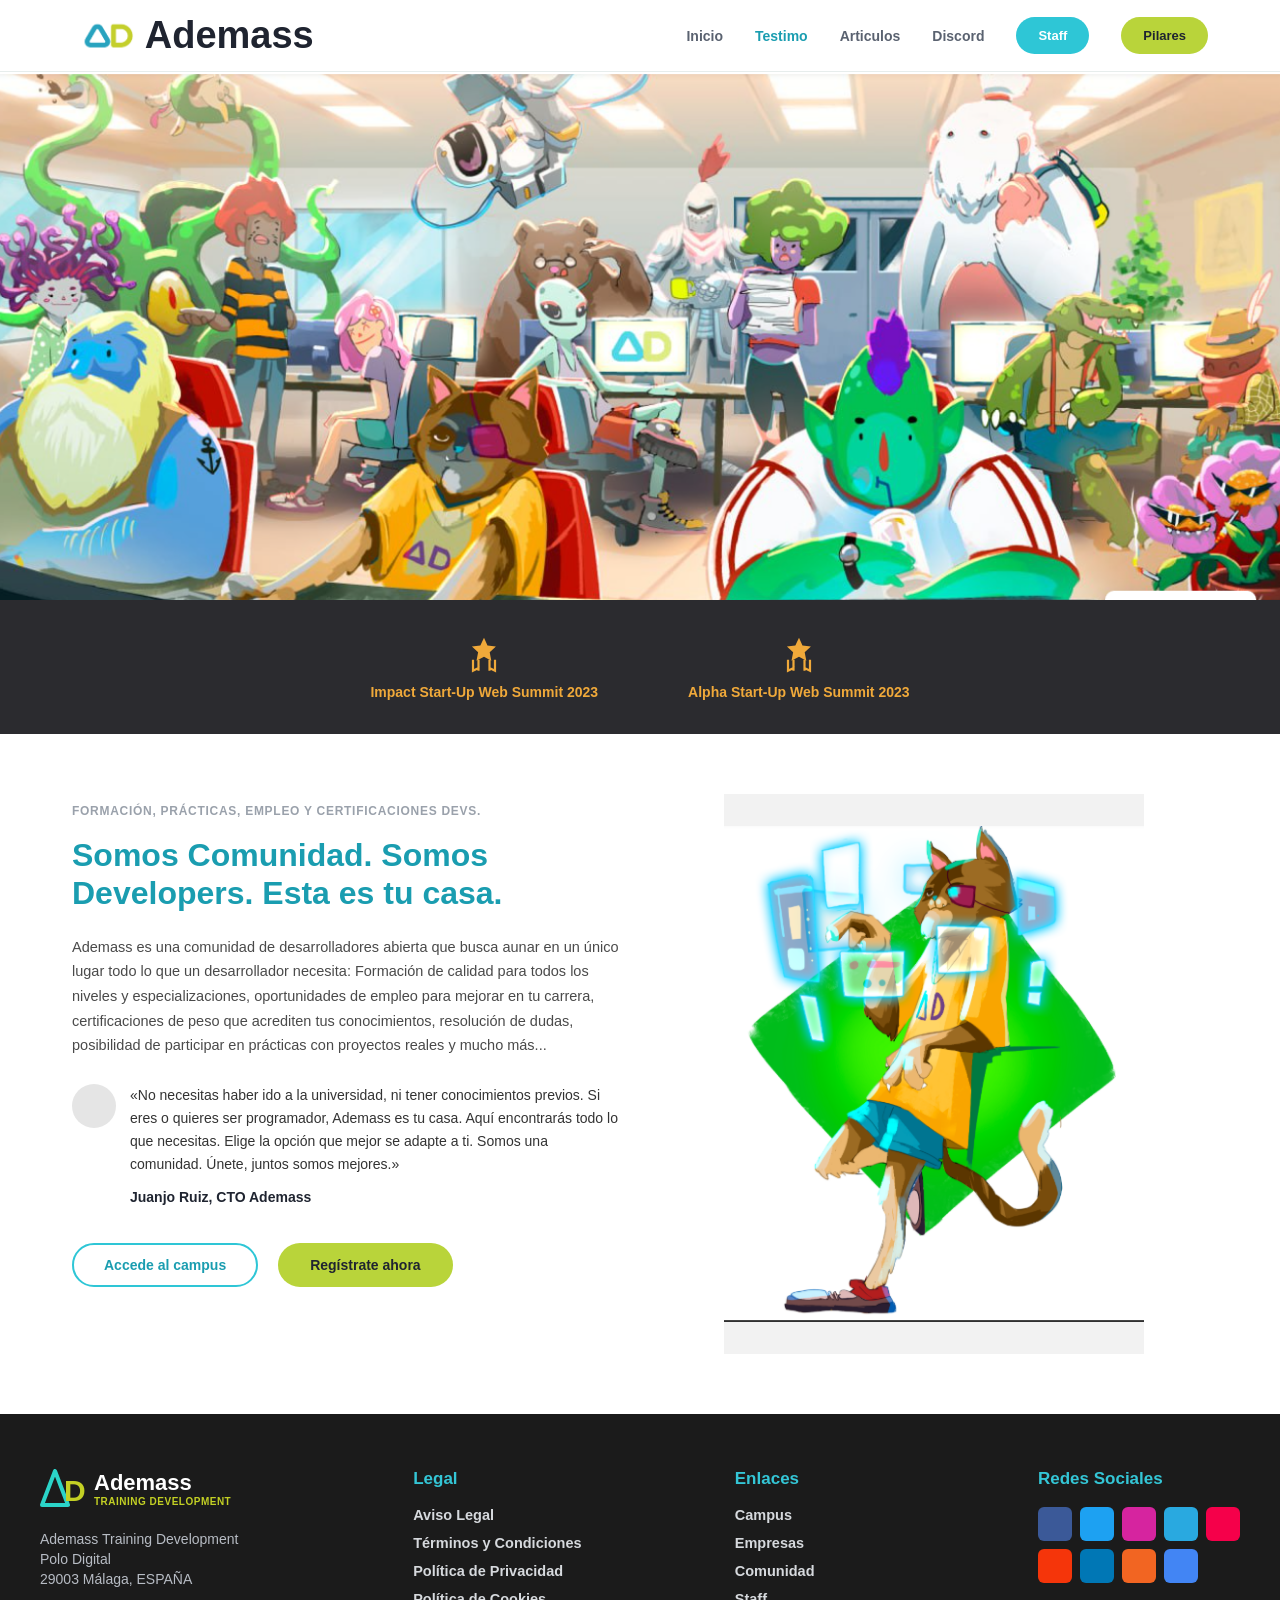
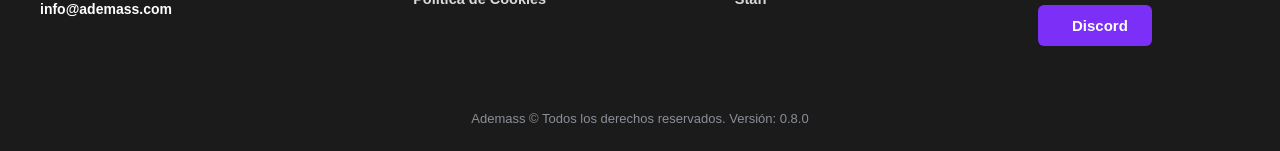
==== commit d9cf7e54: "feat: cambios en discord" ====
--- a/index.html
+++ b/index.html
@@ -21,8 +21,8 @@
         <a href="/index.html">Inicio</a>
         <a href="/Testimonios/testimonios.html" class="active">Testimo</a>
         <a href="/Articulos/articulos.html">Articulos</a>
-        <a href="">Discord</a>
-        <a href="#" class="btn btn-teal">Staff</a>
+        <a href="/Discord/index.html">Discord</a>
+        <a href="/Staff/Staff.html" class="btn btn-teal">Staff</a>
         <a href="/Pilares/Pilares.html" class="btn btn-lime">Pilares</a>
       </nav>
     </div>
@@ -95,81 +95,6 @@
     </div>
   </div>
 
-  <div class="page-content">
-
-    <!-- STAFF -->
-    <main class="main-container">
-
-      <p class="top-subtitle">CONOCE A LOS ROCKSTARS DE ADEMASS, Y CONVIÉRTETE EN UNO DE ELLOS.</p>
-
-      <a href="https://tu-sitio.com/contacto" target="_blank" rel="noopener noreferrer" class="btn-top">
-        VER MIEMBROS DE LA COMUNIDAD CON MAYOR REPUTACIÓN
-      </a>
-
-      <h2 class="staff-title">Staff</h2>
-
-      <div class="staff-grid">
-
-        <div class="card">
-          <img src="assets/img/Pablo.webp" alt="Pablo" class="avatar">
-          <h3 class="member-name">Pablo</h3>
-          <p class="member-role">CEO</p>
-          <p class="member-desc">Entusiasta y lleno de energía. Lidera las misiones e ideas creativas del equipo.</p>
-          <a href="contacto.html" target="_blank" rel="noopener noreferrer" class="btn-contacto">
-            <i data-lucide="mail"></i>
-            <span>Contáctanos aquí</span>
-          </a>
-        </div>
-
-        <div class="card">
-          <img src="assets/img/st,small,507x507-pad,600x600,f8f8f8.jpg" alt="Tyrone" class="avatar">
-          <h3 class="member-name">Tyrone</h3>
-          <p class="member-role">COO</p>
-          <p class="member-desc">Relajado y analítico. Aporta el equilibrio y la calma para ejecutar cada plan.</p>
-          <a href="contacto.html" target="_blank" rel="noopener noreferrer" class="btn-contacto">
-            <i data-lucide="mail"></i>
-            <span>Contáctanos aquí</span>
-          </a>
-        </div>
-
-        <div class="card">
-          <img src="assets/img/Uniqua.webp" alt="Uniqua" class="avatar">
-          <h3 class="member-name">Uniqua</h3>
-          <p class="member-role">Project Manager</p>
-          <p class="member-desc">Intrépida y ágil. Asume retos con determinación y motiva al equipo.</p>
-          <a href="contacto.html" target="_blank" rel="noopener noreferrer" class="btn-contacto">
-            <i data-lucide="mail"></i>
-            <span>Contáctanos aquí</span>
-          </a>
-        </div>
-
-        <div class="card">
-          <img src="assets/img/Tasha.jpg" alt="Tasha" class="avatar">
-          <h3 class="member-name">Tasha</h3>
-          <p class="member-role">CQO</p>
-          <p class="member-desc">Racional y directa. Asegura que los proyectos cumplan altos estándares de calidad.</p>
-          <a href="contacto.html" target="_blank" rel="noopener noreferrer" class="btn-contacto">
-            <i data-lucide="mail"></i>
-            <span>Contáctanos aquí</span>
-          </a>
-        </div>
-
-        <div class="card">
-          <img src="assets/img/Austin.webp" alt="Austin" class="avatar">
-          <h3 class="member-name">Austin</h3>
-          <p class="member-role">Backend Engineer</p>
-          <p class="member-desc">Ingenioso y reservado. Resuelve problemas complejos desde el soporte técnico.</p>
-          <a href="contacto.html" target="_blank" rel="noopener noreferrer" class="btn-contacto">
-            <i data-lucide="mail"></i>
-            <span>Contáctanos aquí</span>
-          </a>
-        </div>
-
-      </div>
-    </main>
-
-  </div>
-
   <footer class="site-footer">
     <div class="footer-inner">
 
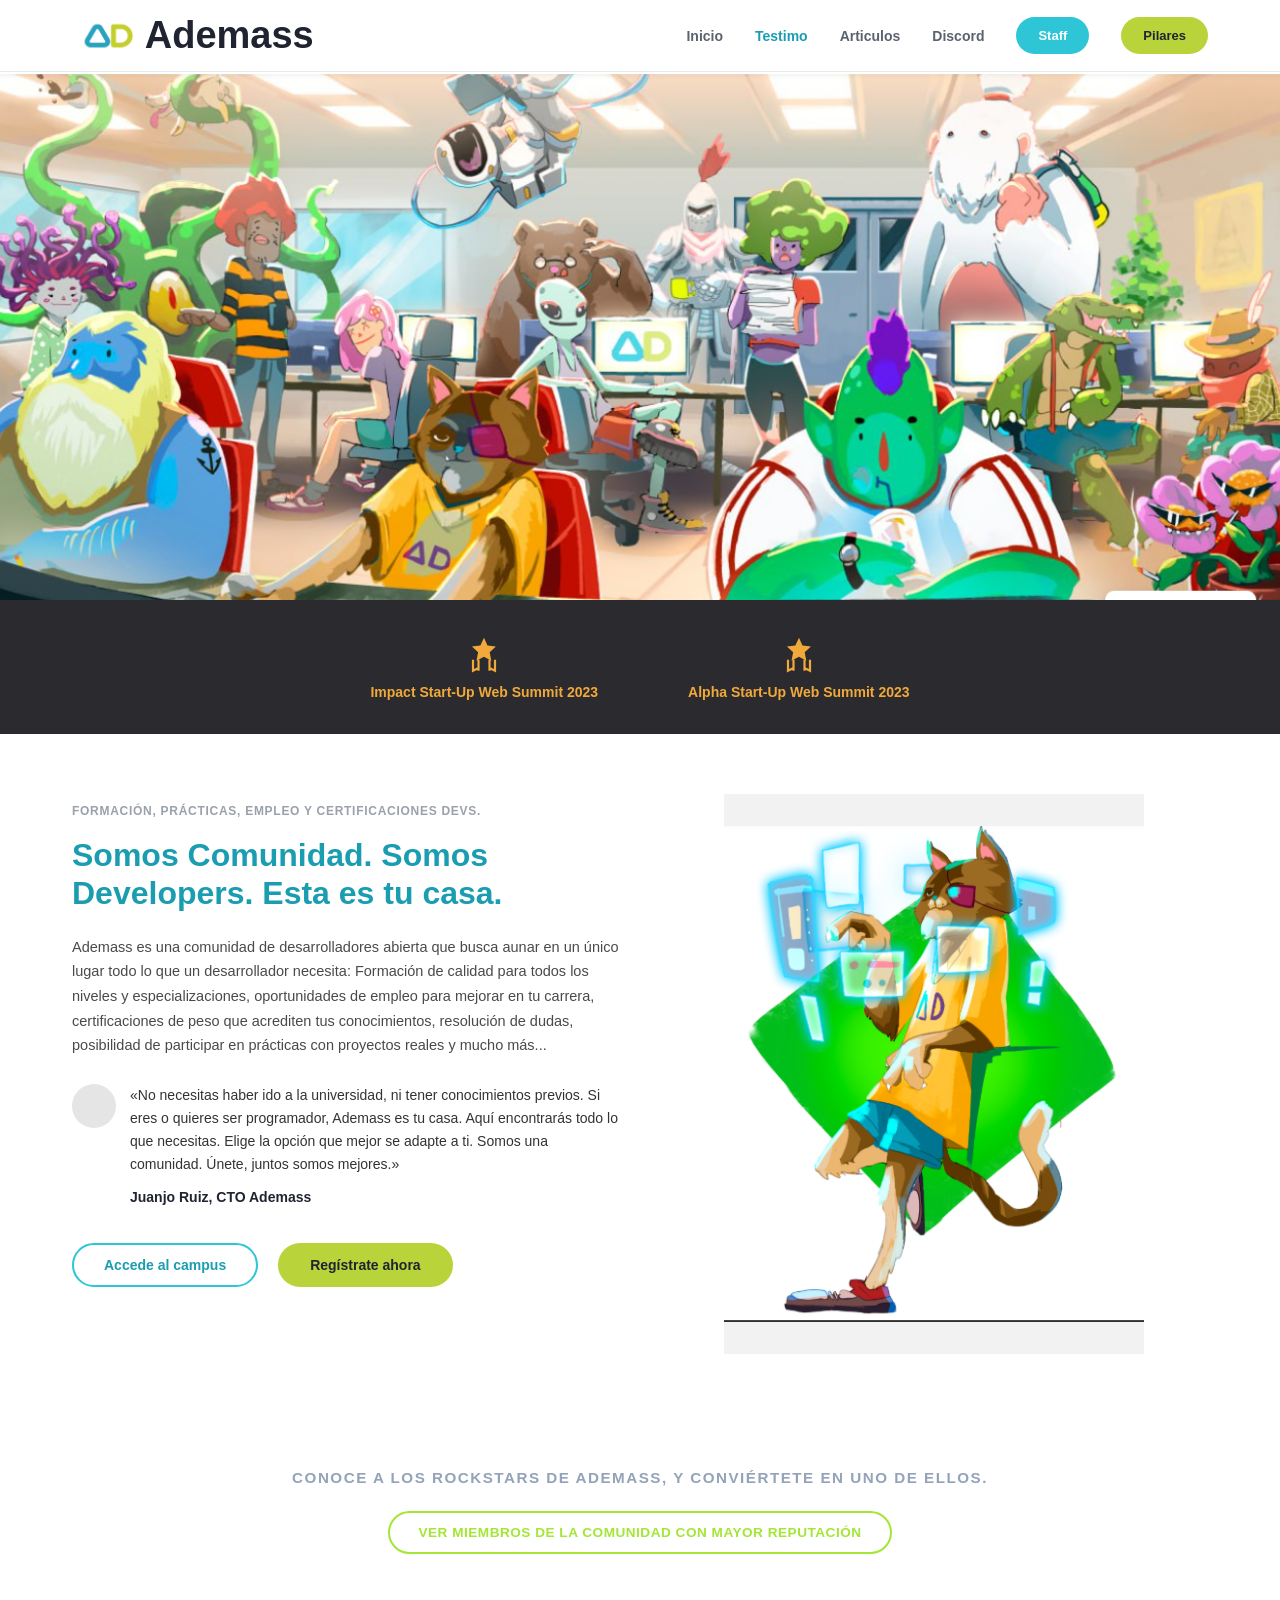
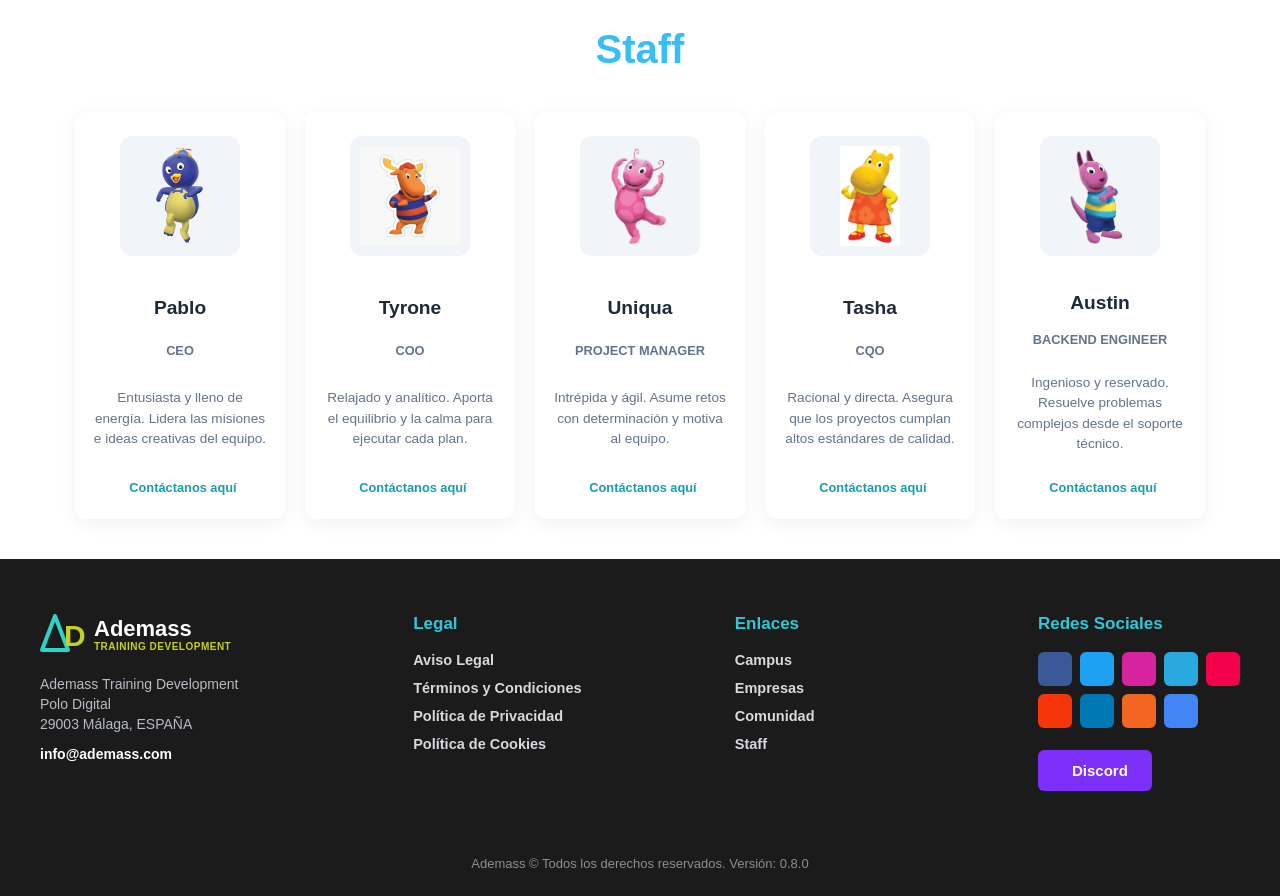
==== commit 7dca79ea: "Update index.html" ====
--- a/index.html
+++ b/index.html
@@ -22,7 +22,7 @@
         <a href="/Testimonios/testimonios.html" class="active">Testimo</a>
         <a href="/Articulos/articulos.html">Articulos</a>
         <a href="/Discord/index.html">Discord</a>
-        <a href="/Staff/Staff.html" class="btn btn-teal">Staff</a>
+        <a href="#" class="btn btn-teal">Staff</a>
         <a href="/Pilares/Pilares.html" class="btn btn-lime">Pilares</a>
       </nav>
     </div>
@@ -95,6 +95,81 @@
     </div>
   </div>
 
+  <div class="page-content">
+
+    <!-- STAFF -->
+    <main class="main-container">
+
+      <p class="top-subtitle">CONOCE A LOS ROCKSTARS DE ADEMASS, Y CONVIÉRTETE EN UNO DE ELLOS.</p>
+
+      <a href="https://tu-sitio.com/contacto" target="_blank" rel="noopener noreferrer" class="btn-top">
+        VER MIEMBROS DE LA COMUNIDAD CON MAYOR REPUTACIÓN
+      </a>
+
+      <h2 class="staff-title">Staff</h2>
+
+      <div class="staff-grid">
+
+        <div class="card">
+          <img src="assets/img/Pablo.webp" alt="Pablo" class="avatar">
+          <h3 class="member-name">Pablo</h3>
+          <p class="member-role">CEO</p>
+          <p class="member-desc">Entusiasta y lleno de energía. Lidera las misiones e ideas creativas del equipo.</p>
+          <a href="contacto.html" target="_blank" rel="noopener noreferrer" class="btn-contacto">
+            <i data-lucide="mail"></i>
+            <span>Contáctanos aquí</span>
+          </a>
+        </div>
+
+        <div class="card">
+          <img src="assets/img/st,small,507x507-pad,600x600,f8f8f8.jpg" alt="Tyrone" class="avatar">
+          <h3 class="member-name">Tyrone</h3>
+          <p class="member-role">COO</p>
+          <p class="member-desc">Relajado y analítico. Aporta el equilibrio y la calma para ejecutar cada plan.</p>
+          <a href="contacto.html" target="_blank" rel="noopener noreferrer" class="btn-contacto">
+            <i data-lucide="mail"></i>
+            <span>Contáctanos aquí</span>
+          </a>
+        </div>
+
+        <div class="card">
+          <img src="assets/img/Uniqua.webp" alt="Uniqua" class="avatar">
+          <h3 class="member-name">Uniqua</h3>
+          <p class="member-role">Project Manager</p>
+          <p class="member-desc">Intrépida y ágil. Asume retos con determinación y motiva al equipo.</p>
+          <a href="contacto.html" target="_blank" rel="noopener noreferrer" class="btn-contacto">
+            <i data-lucide="mail"></i>
+            <span>Contáctanos aquí</span>
+          </a>
+        </div>
+
+        <div class="card">
+          <img src="assets/img/Tasha.jpg" alt="Tasha" class="avatar">
+          <h3 class="member-name">Tasha</h3>
+          <p class="member-role">CQO</p>
+          <p class="member-desc">Racional y directa. Asegura que los proyectos cumplan altos estándares de calidad.</p>
+          <a href="contacto.html" target="_blank" rel="noopener noreferrer" class="btn-contacto">
+            <i data-lucide="mail"></i>
+            <span>Contáctanos aquí</span>
+          </a>
+        </div>
+
+        <div class="card">
+          <img src="assets/img/Austin.webp" alt="Austin" class="avatar">
+          <h3 class="member-name">Austin</h3>
+          <p class="member-role">Backend Engineer</p>
+          <p class="member-desc">Ingenioso y reservado. Resuelve problemas complejos desde el soporte técnico.</p>
+          <a href="contacto.html" target="_blank" rel="noopener noreferrer" class="btn-contacto">
+            <i data-lucide="mail"></i>
+            <span>Contáctanos aquí</span>
+          </a>
+        </div>
+
+      </div>
+    </main>
+
+  </div>
+
   <footer class="site-footer">
     <div class="footer-inner">
 
@@ -160,4 +235,4 @@
 
 </body>
 
-</html>+</html>
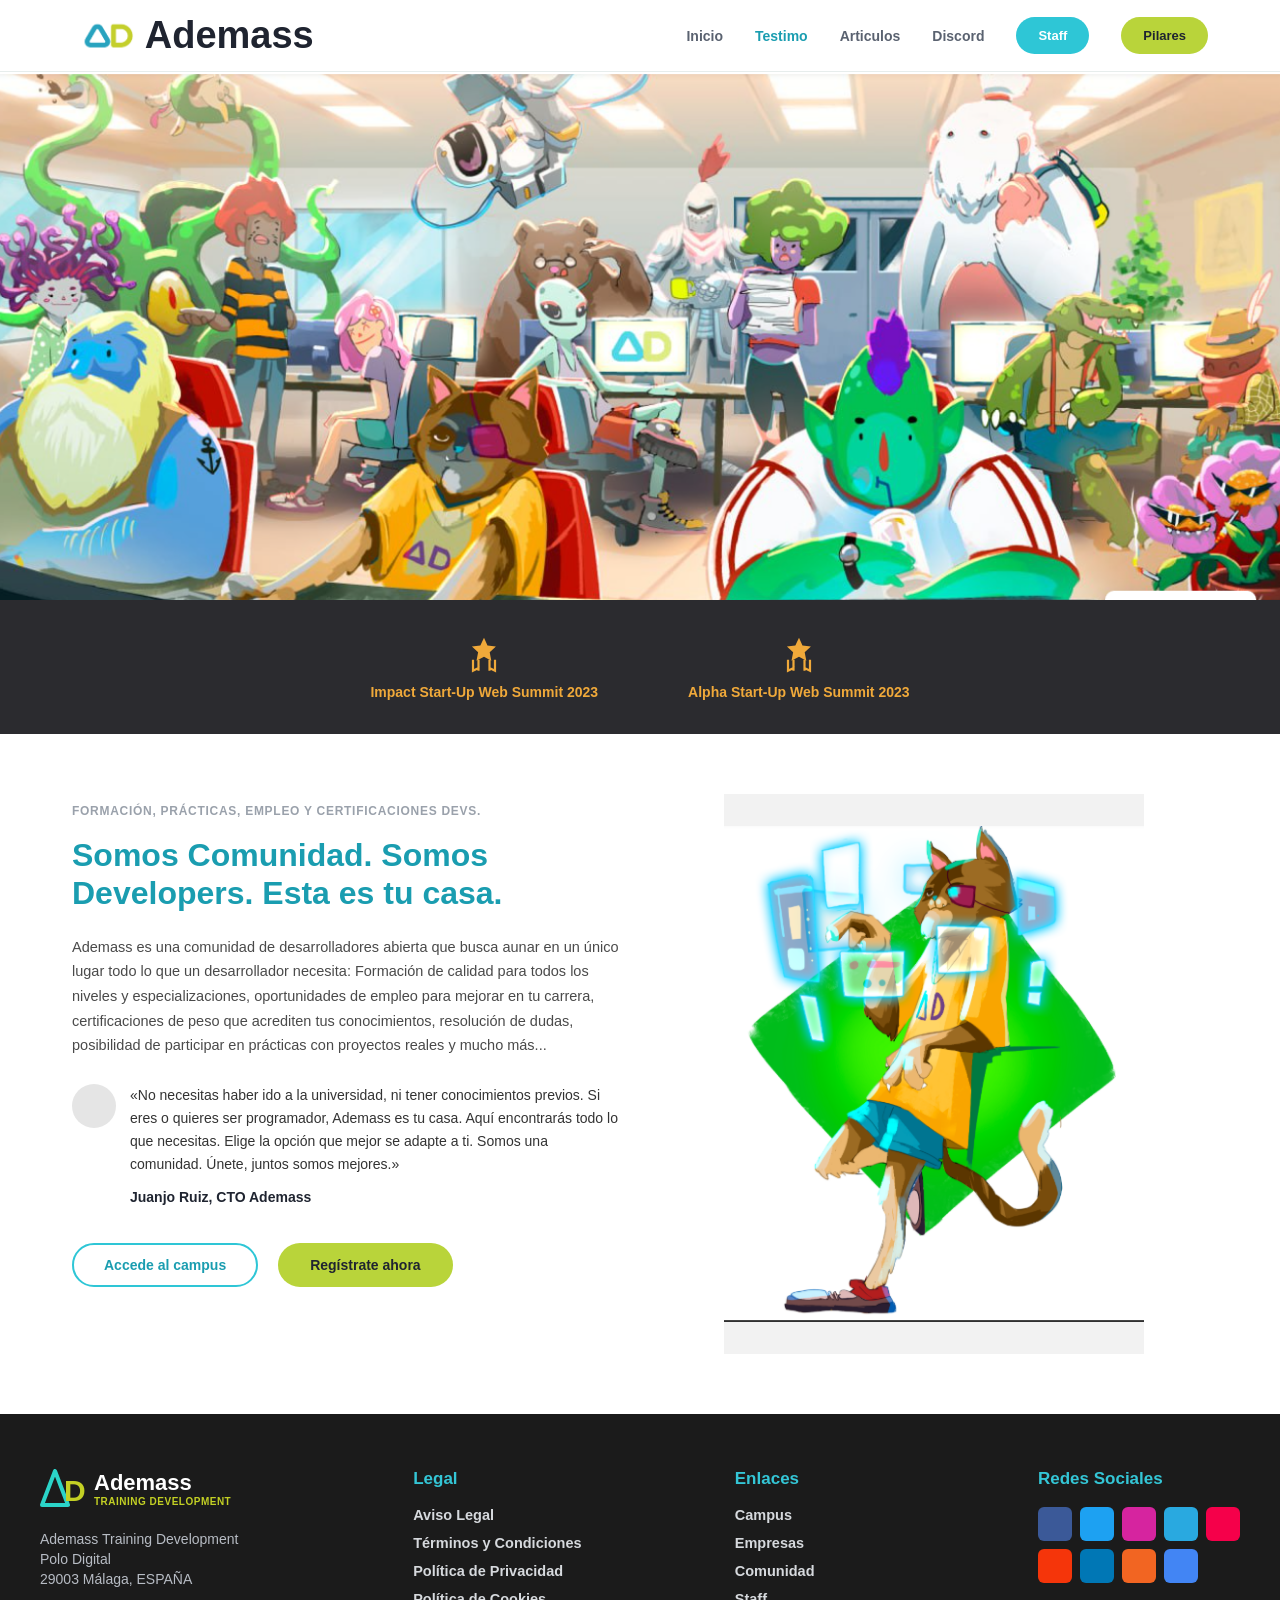
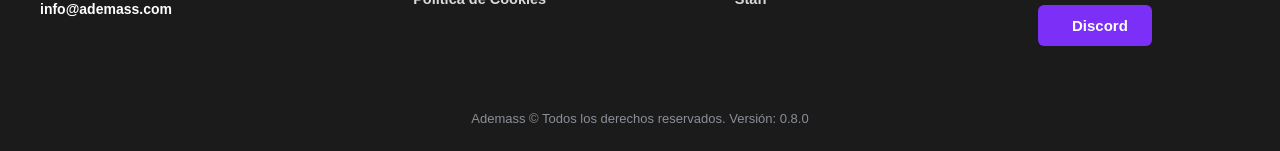
==== commit 541ffe27: "Corregidas las rutas para GitHub Pages" ====
--- a/index.html
+++ b/index.html
@@ -18,12 +18,12 @@
         Ademass
       </a>
       <nav class="nav-links">
-        <a href="/index.html">Inicio</a>
-        <a href="/Testimonios/testimonios.html" class="active">Testimo</a>
-        <a href="/Articulos/articulos.html">Articulos</a>
-        <a href="/Discord/index.html">Discord</a>
-        <a href="#" class="btn btn-teal">Staff</a>
-        <a href="/Pilares/Pilares.html" class="btn btn-lime">Pilares</a>
+        <a href="index.html">Inicio</a>
+        <a href="Testimonios/testimonios.html" class="active">Testimo</a>
+        <a href="Articulos/articulos.html">Articulos</a>
+        <a href="Discord/index.html">Discord</a>
+        <a href="Staff/Staff.html" class="btn btn-teal">Staff</a>
+        <a href="Pilares/Pilares.html" class="btn btn-lime">Pilares</a>
       </nav>
     </div>
   </header>
@@ -95,81 +95,6 @@
     </div>
   </div>
 
-  <div class="page-content">
-
-    <!-- STAFF -->
-    <main class="main-container">
-
-      <p class="top-subtitle">CONOCE A LOS ROCKSTARS DE ADEMASS, Y CONVIÉRTETE EN UNO DE ELLOS.</p>
-
-      <a href="https://tu-sitio.com/contacto" target="_blank" rel="noopener noreferrer" class="btn-top">
-        VER MIEMBROS DE LA COMUNIDAD CON MAYOR REPUTACIÓN
-      </a>
-
-      <h2 class="staff-title">Staff</h2>
-
-      <div class="staff-grid">
-
-        <div class="card">
-          <img src="assets/img/Pablo.webp" alt="Pablo" class="avatar">
-          <h3 class="member-name">Pablo</h3>
-          <p class="member-role">CEO</p>
-          <p class="member-desc">Entusiasta y lleno de energía. Lidera las misiones e ideas creativas del equipo.</p>
-          <a href="contacto.html" target="_blank" rel="noopener noreferrer" class="btn-contacto">
-            <i data-lucide="mail"></i>
-            <span>Contáctanos aquí</span>
-          </a>
-        </div>
-
-        <div class="card">
-          <img src="assets/img/st,small,507x507-pad,600x600,f8f8f8.jpg" alt="Tyrone" class="avatar">
-          <h3 class="member-name">Tyrone</h3>
-          <p class="member-role">COO</p>
-          <p class="member-desc">Relajado y analítico. Aporta el equilibrio y la calma para ejecutar cada plan.</p>
-          <a href="contacto.html" target="_blank" rel="noopener noreferrer" class="btn-contacto">
-            <i data-lucide="mail"></i>
-            <span>Contáctanos aquí</span>
-          </a>
-        </div>
-
-        <div class="card">
-          <img src="assets/img/Uniqua.webp" alt="Uniqua" class="avatar">
-          <h3 class="member-name">Uniqua</h3>
-          <p class="member-role">Project Manager</p>
-          <p class="member-desc">Intrépida y ágil. Asume retos con determinación y motiva al equipo.</p>
-          <a href="contacto.html" target="_blank" rel="noopener noreferrer" class="btn-contacto">
-            <i data-lucide="mail"></i>
-            <span>Contáctanos aquí</span>
-          </a>
-        </div>
-
-        <div class="card">
-          <img src="assets/img/Tasha.jpg" alt="Tasha" class="avatar">
-          <h3 class="member-name">Tasha</h3>
-          <p class="member-role">CQO</p>
-          <p class="member-desc">Racional y directa. Asegura que los proyectos cumplan altos estándares de calidad.</p>
-          <a href="contacto.html" target="_blank" rel="noopener noreferrer" class="btn-contacto">
-            <i data-lucide="mail"></i>
-            <span>Contáctanos aquí</span>
-          </a>
-        </div>
-
-        <div class="card">
-          <img src="assets/img/Austin.webp" alt="Austin" class="avatar">
-          <h3 class="member-name">Austin</h3>
-          <p class="member-role">Backend Engineer</p>
-          <p class="member-desc">Ingenioso y reservado. Resuelve problemas complejos desde el soporte técnico.</p>
-          <a href="contacto.html" target="_blank" rel="noopener noreferrer" class="btn-contacto">
-            <i data-lucide="mail"></i>
-            <span>Contáctanos aquí</span>
-          </a>
-        </div>
-
-      </div>
-    </main>
-
-  </div>
-
   <footer class="site-footer">
     <div class="footer-inner">
 
@@ -235,4 +160,4 @@
 
 </body>
 
-</html>
+</html>
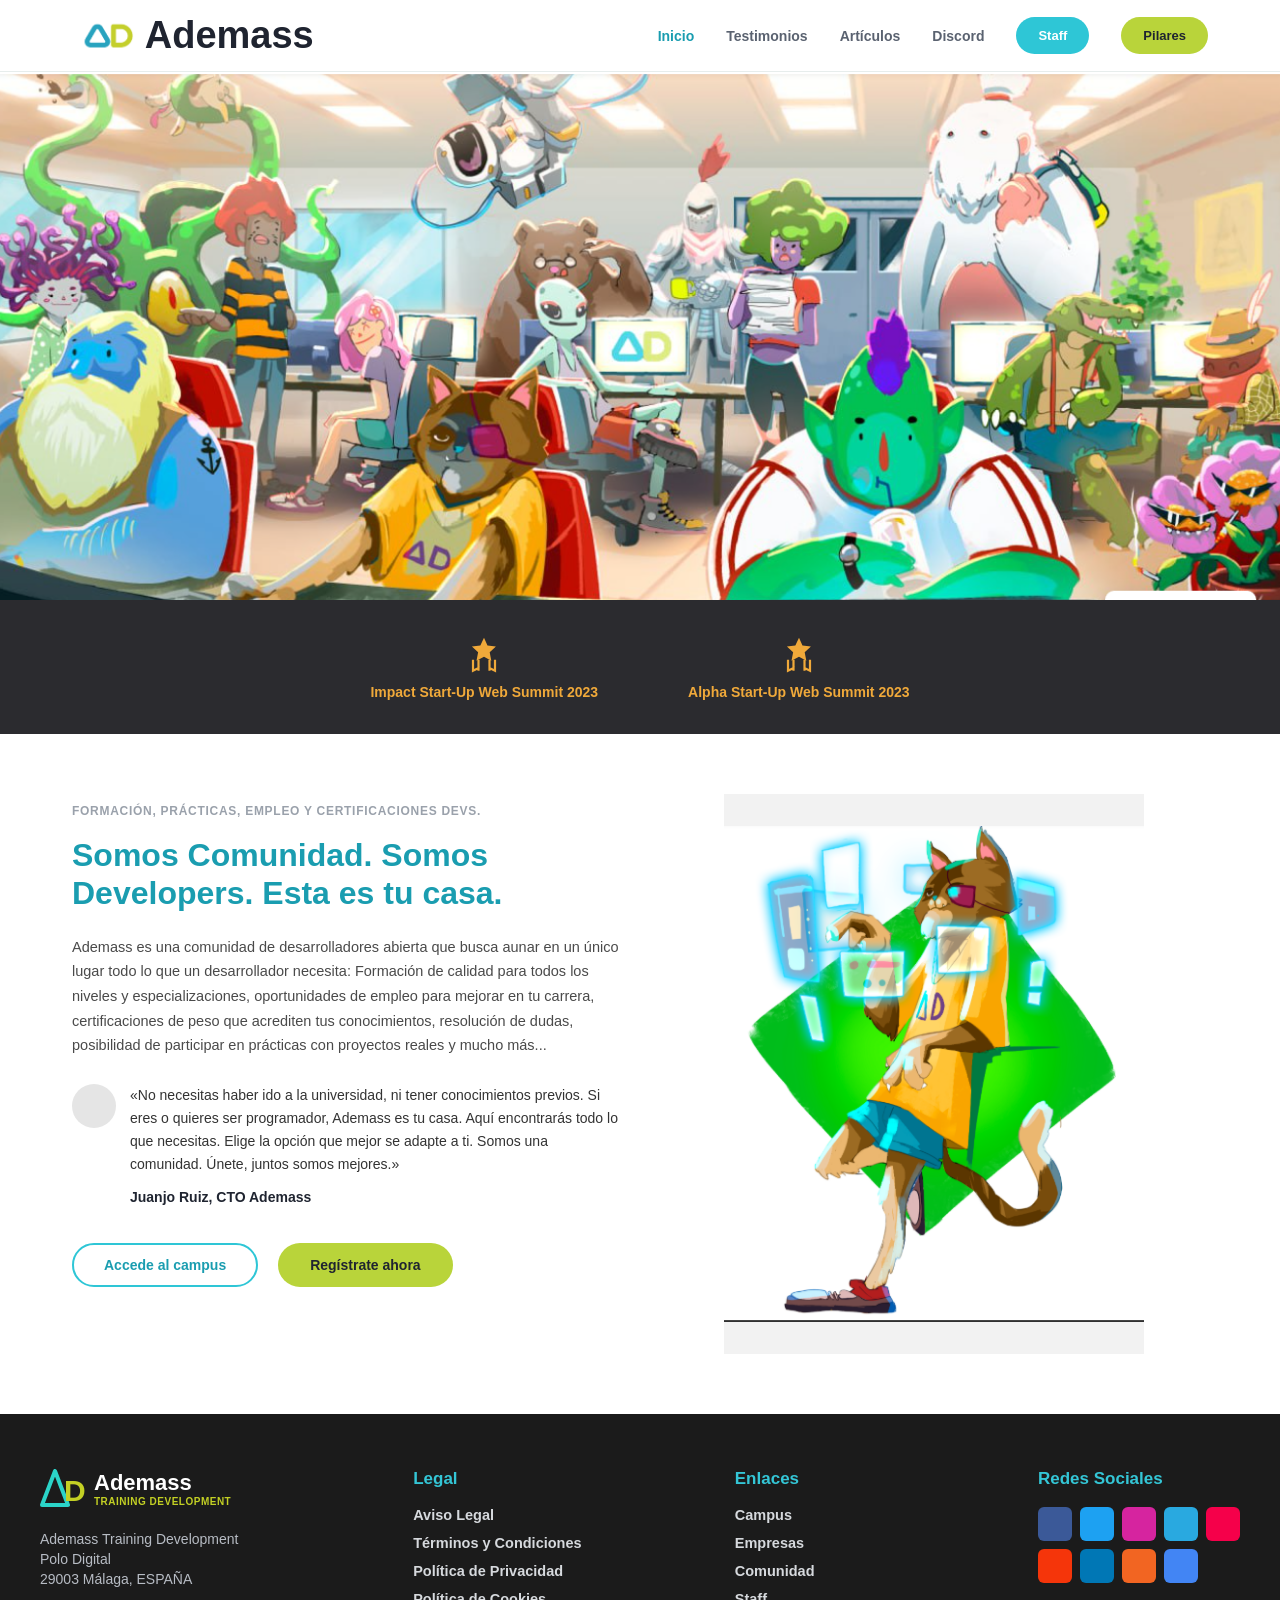
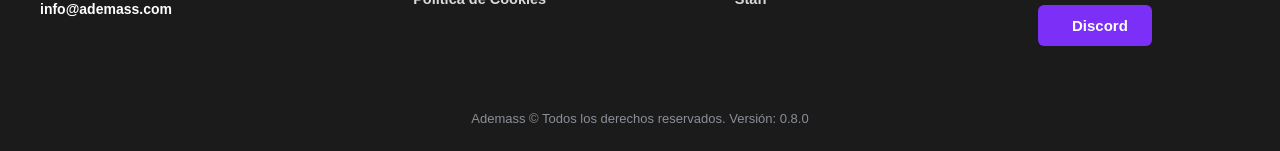
==== commit b32087bb: "Corregir rutas para GitHub Pages" ====
--- a/index.html
+++ b/index.html
@@ -13,18 +13,19 @@
 
   <header>
     <div class="nav-inner">
-      <a href="#" class="logo">
-        <img src="/img/logo.png" class="logoa" alt="Ademass" style="height:42px;width:auto;">
-        Ademass
-      </a>
-      <nav class="nav-links">
-        <a href="index.html">Inicio</a>
-        <a href="Testimonios/testimonios.html" class="active">Testimo</a>
-        <a href="Articulos/articulos.html">Articulos</a>
-        <a href="Discord/index.html">Discord</a>
-        <a href="Staff/Staff.html" class="btn btn-teal">Staff</a>
-        <a href="Pilares/Pilares.html" class="btn btn-lime">Pilares</a>
-      </nav>
+<a href="index.html" class="logo">
+  <img src="img/logo.png" class="logoa" alt="Ademass" style="height:42px;width:auto;">
+  Ademass
+</a>
+
+<nav class="nav-links">
+  <a href="index.html" class="active">Inicio</a>
+  <a href="Testimonios/testimonios.html">Testimonios</a>
+  <a href="Articulos/articulos.html">Artículos</a>
+  <a href="Discord/index.html">Discord</a>
+  <a href="Staff/Staff.html" class="btn btn-teal">Staff</a>
+  <a href="Pilares/Pilares.html" class="btn btn-lime">Pilares</a>
+</nav>
     </div>
   </header>
 
@@ -160,4 +161,4 @@
 
 </body>
 
-</html>+</html>
